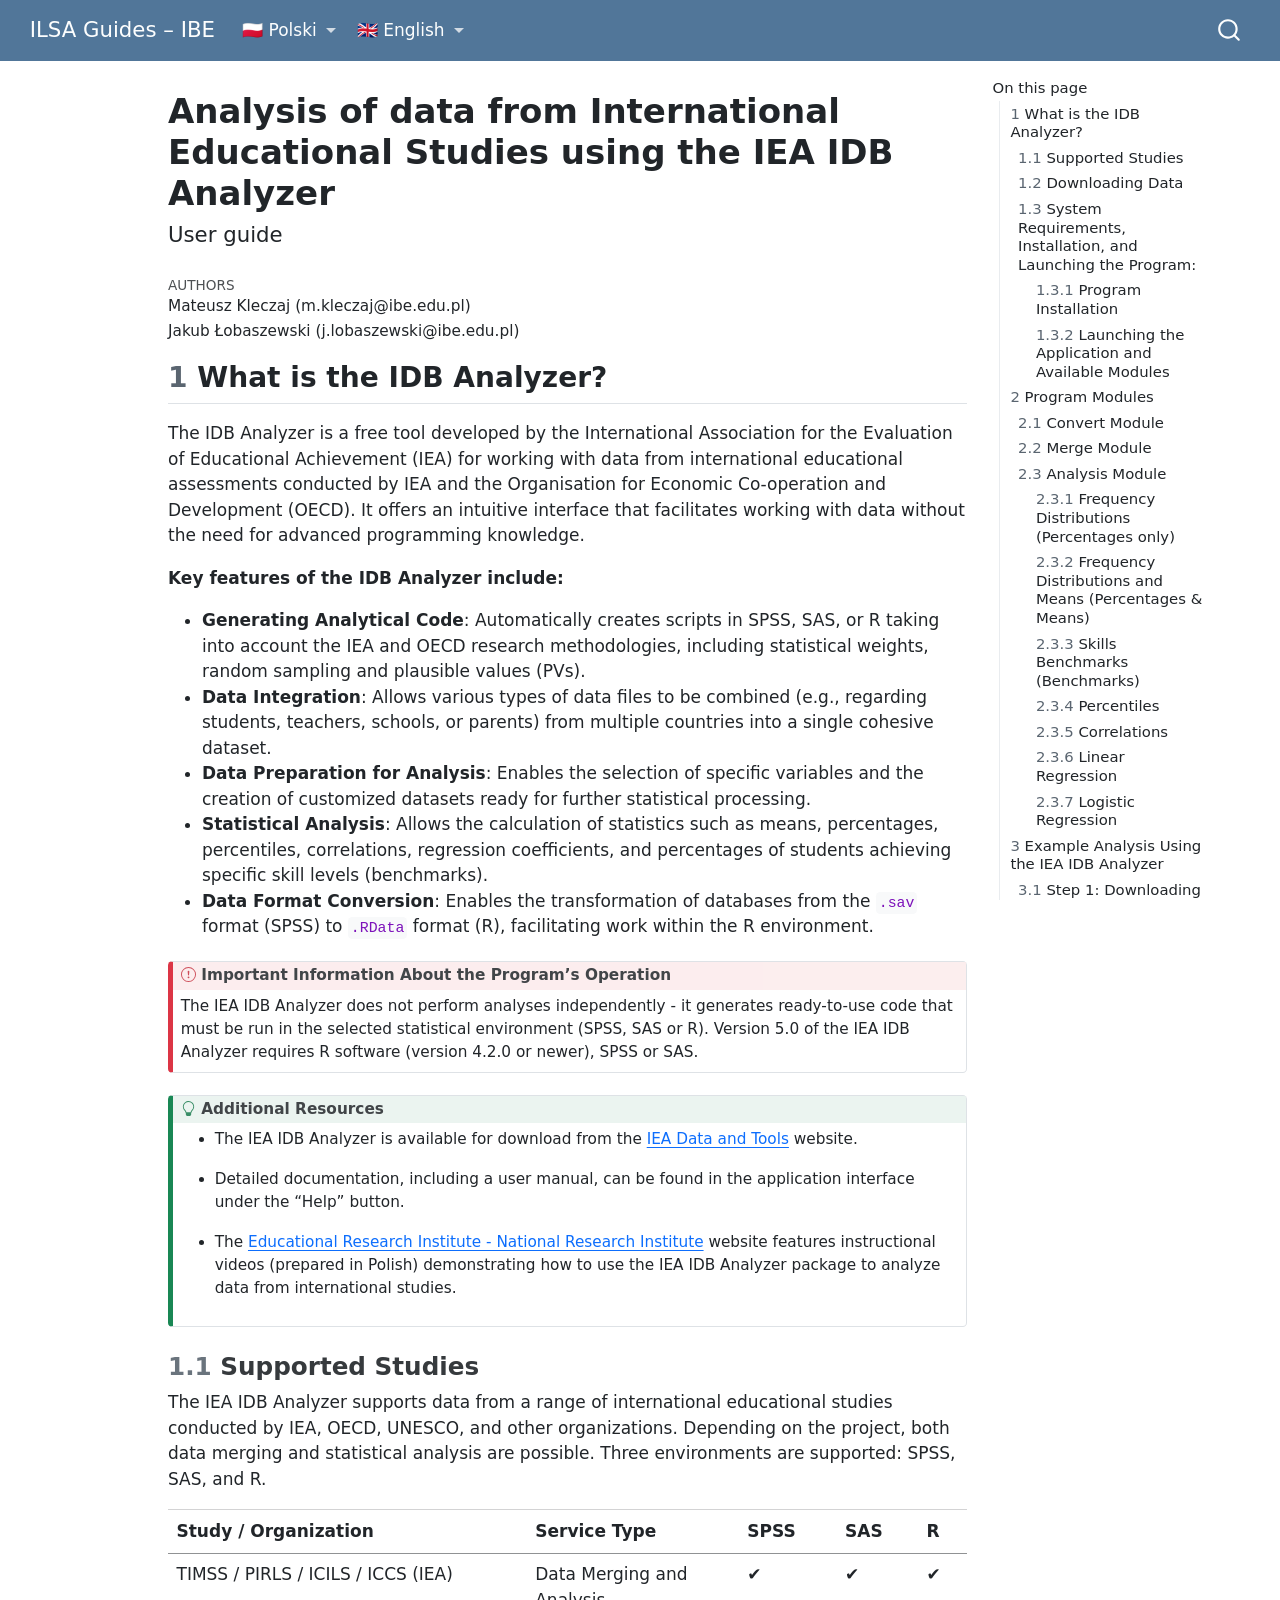
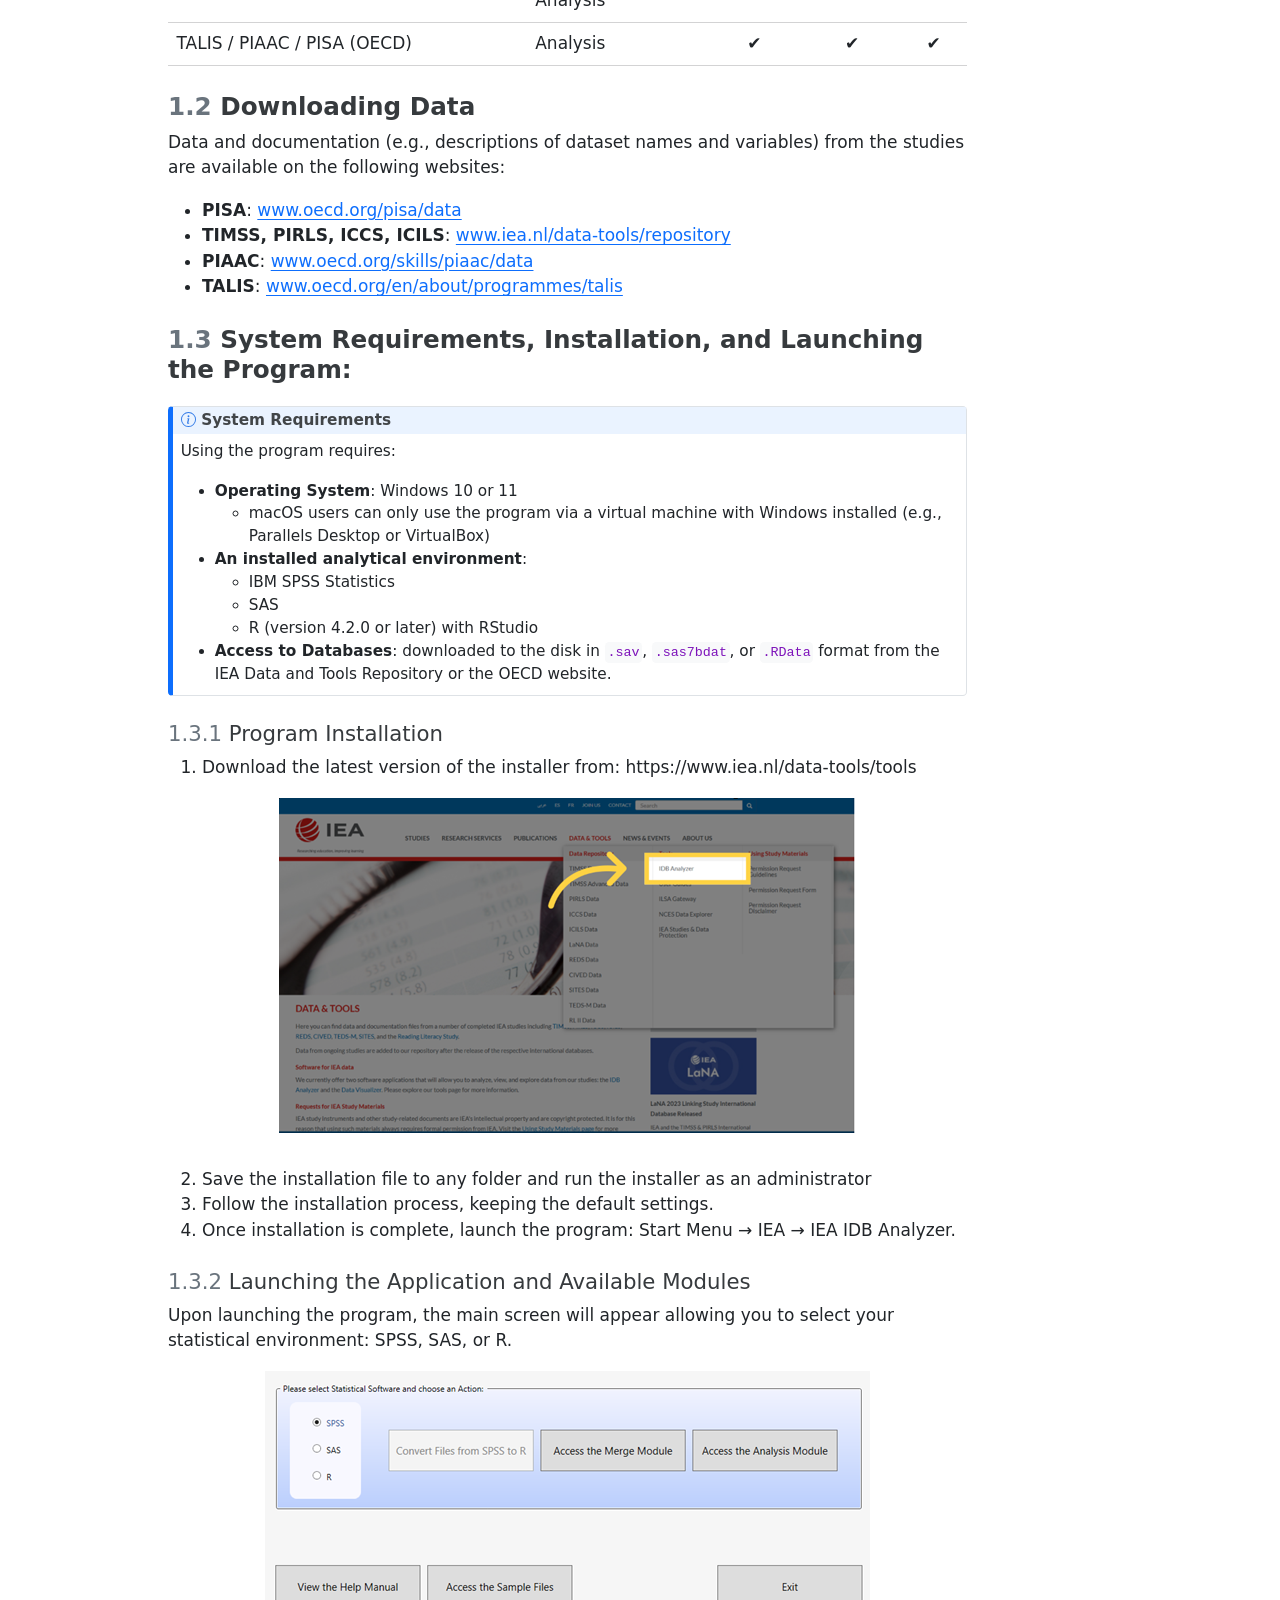
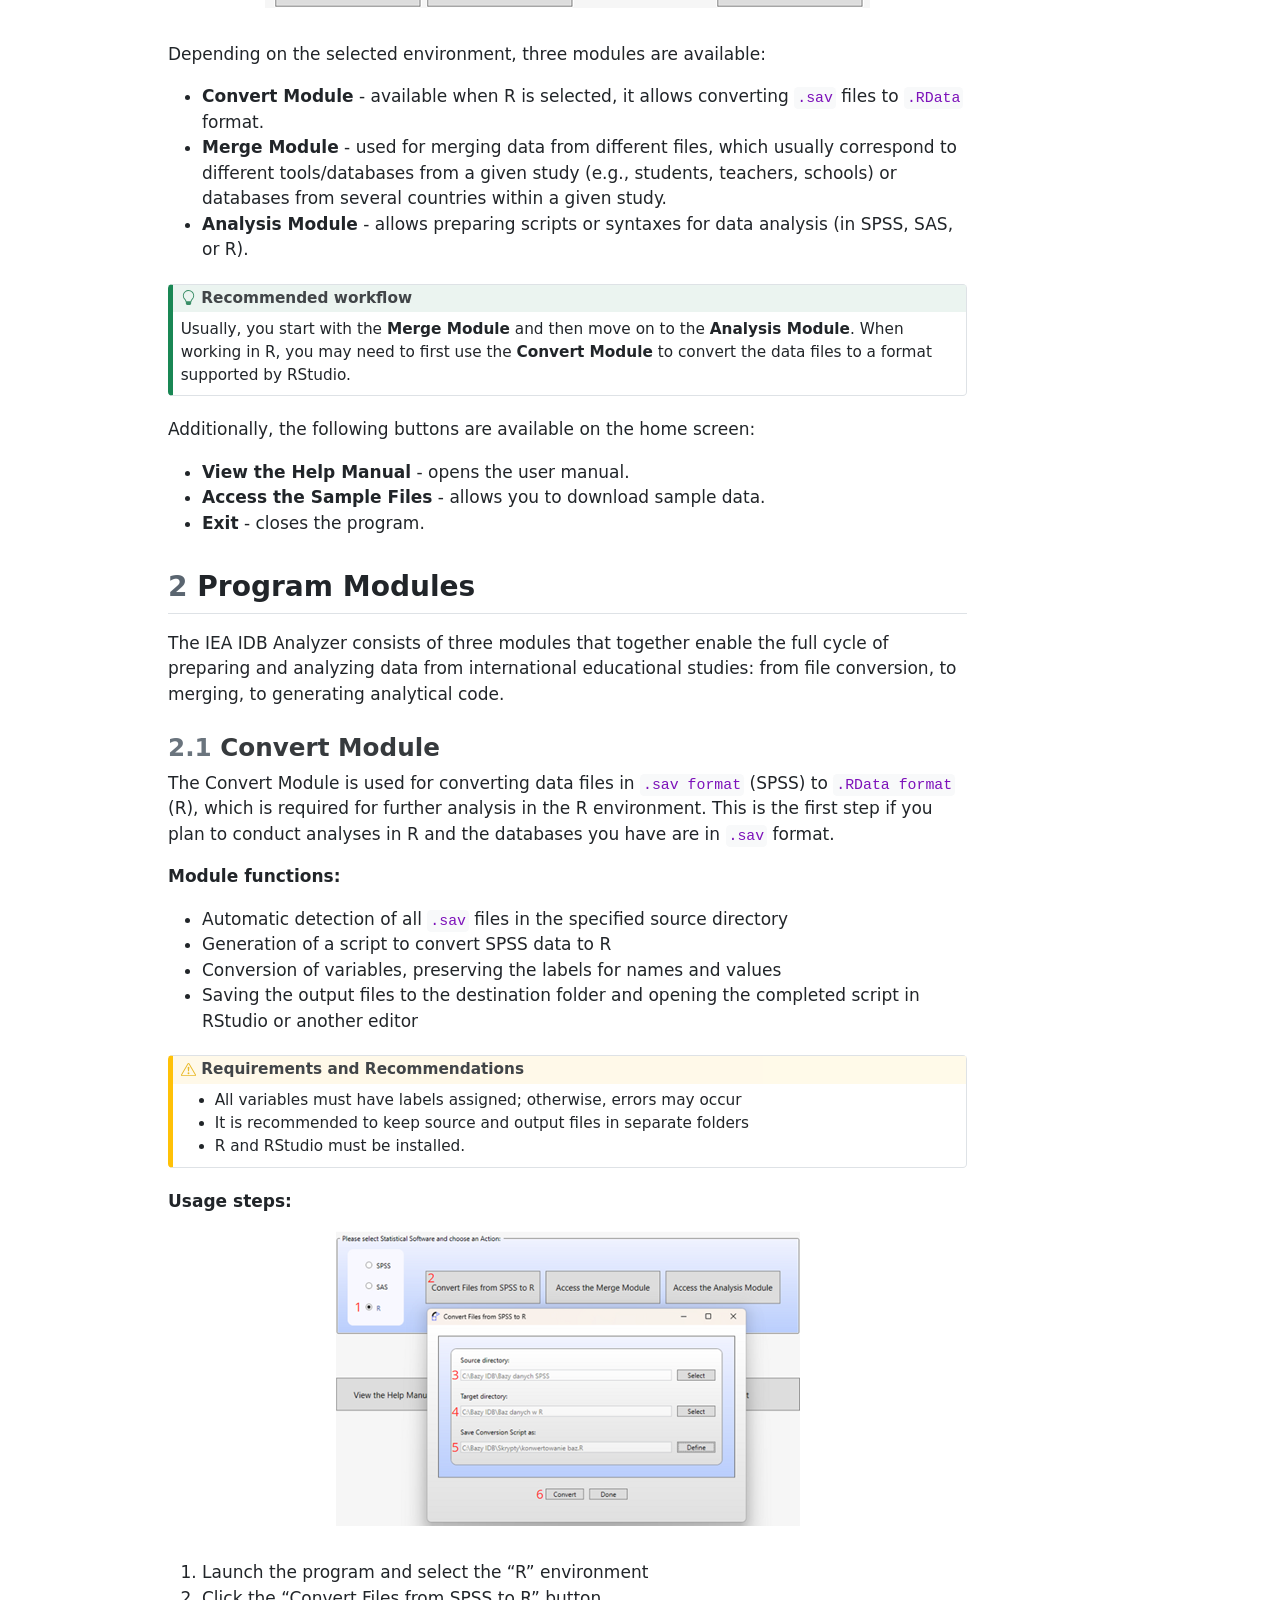
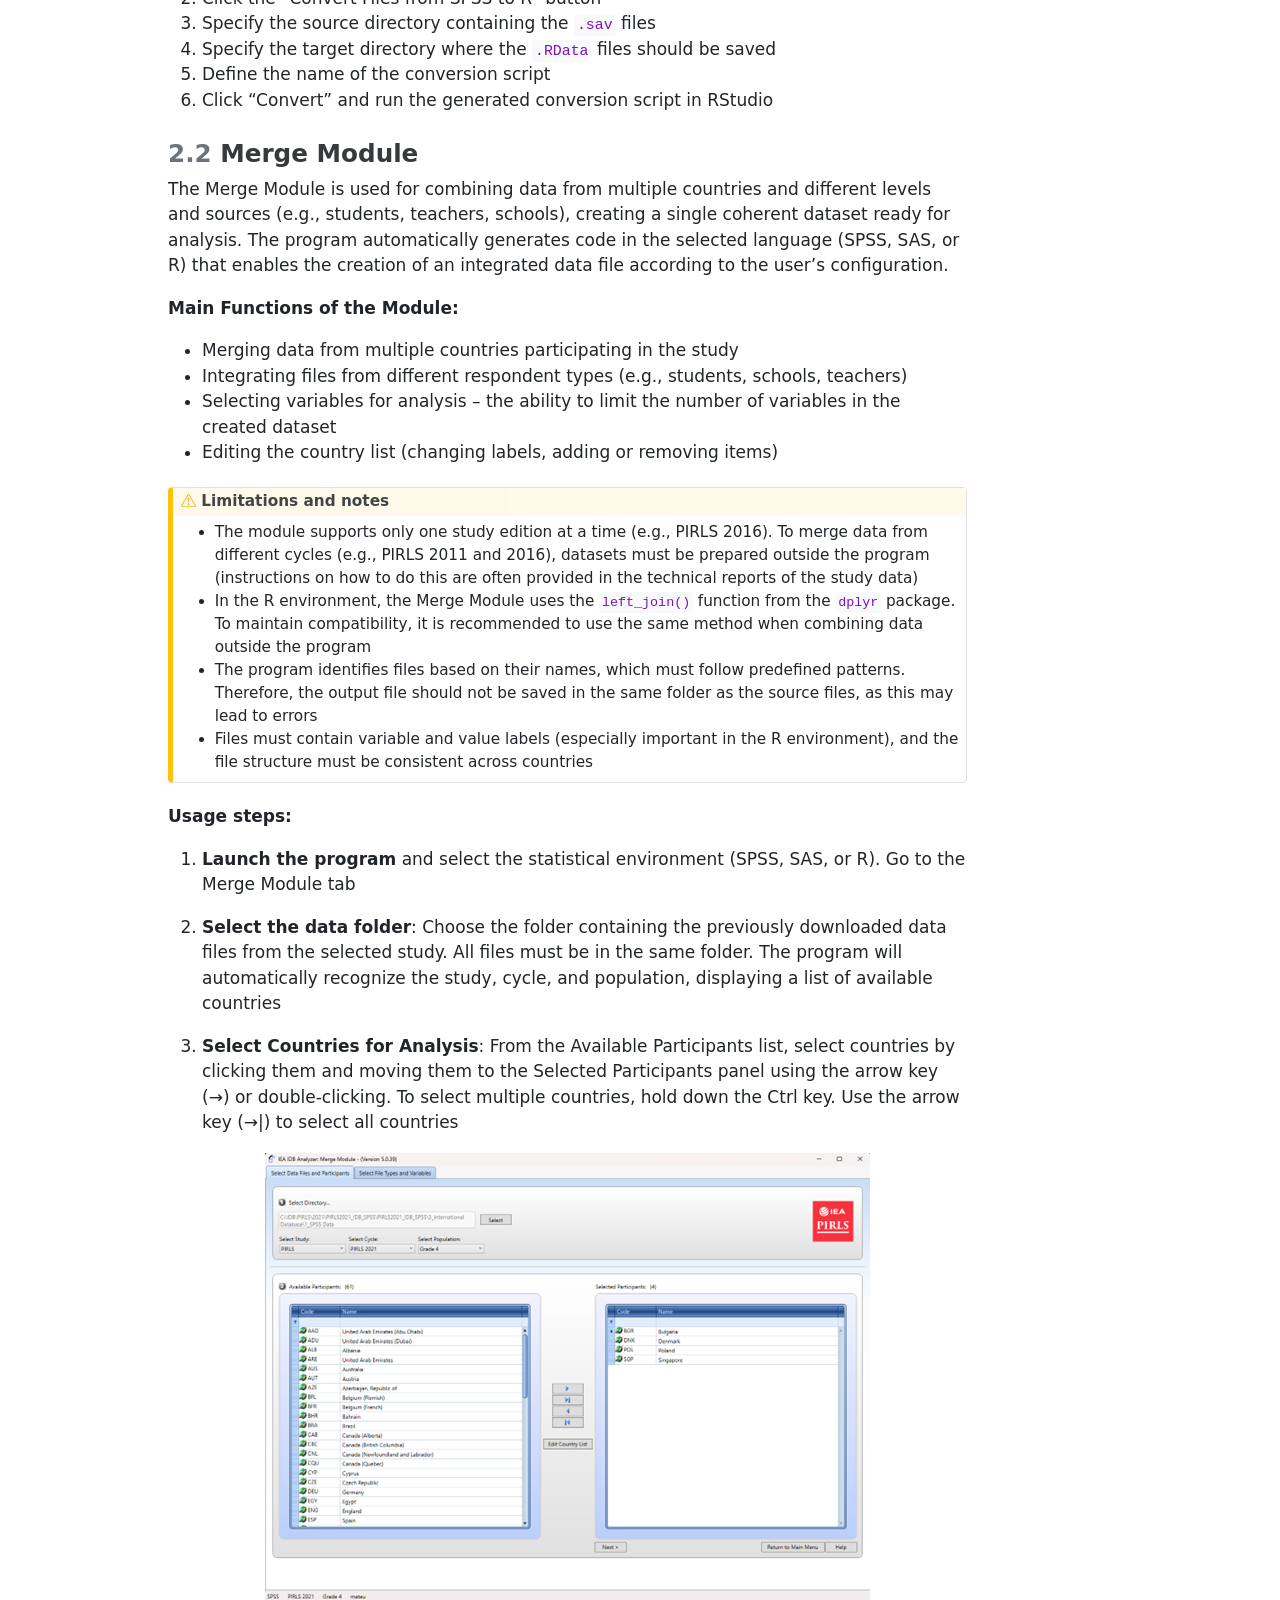
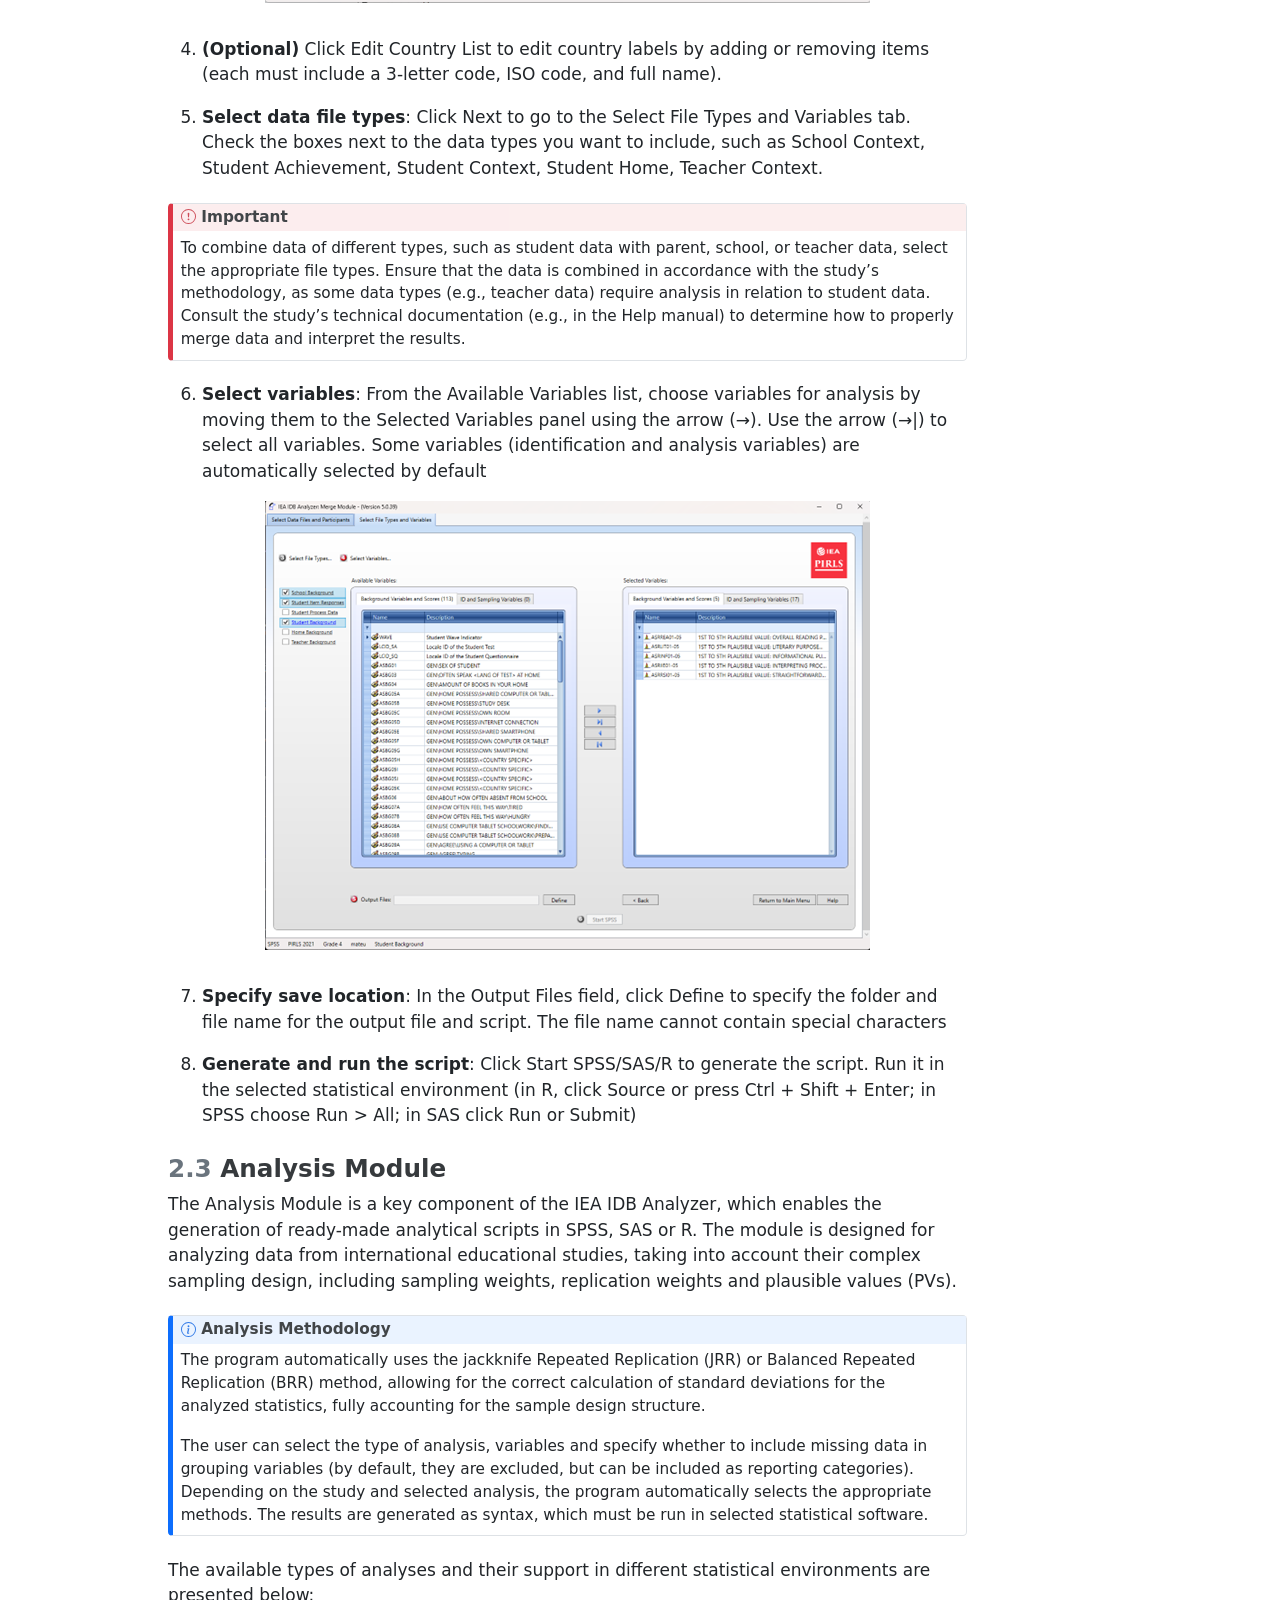
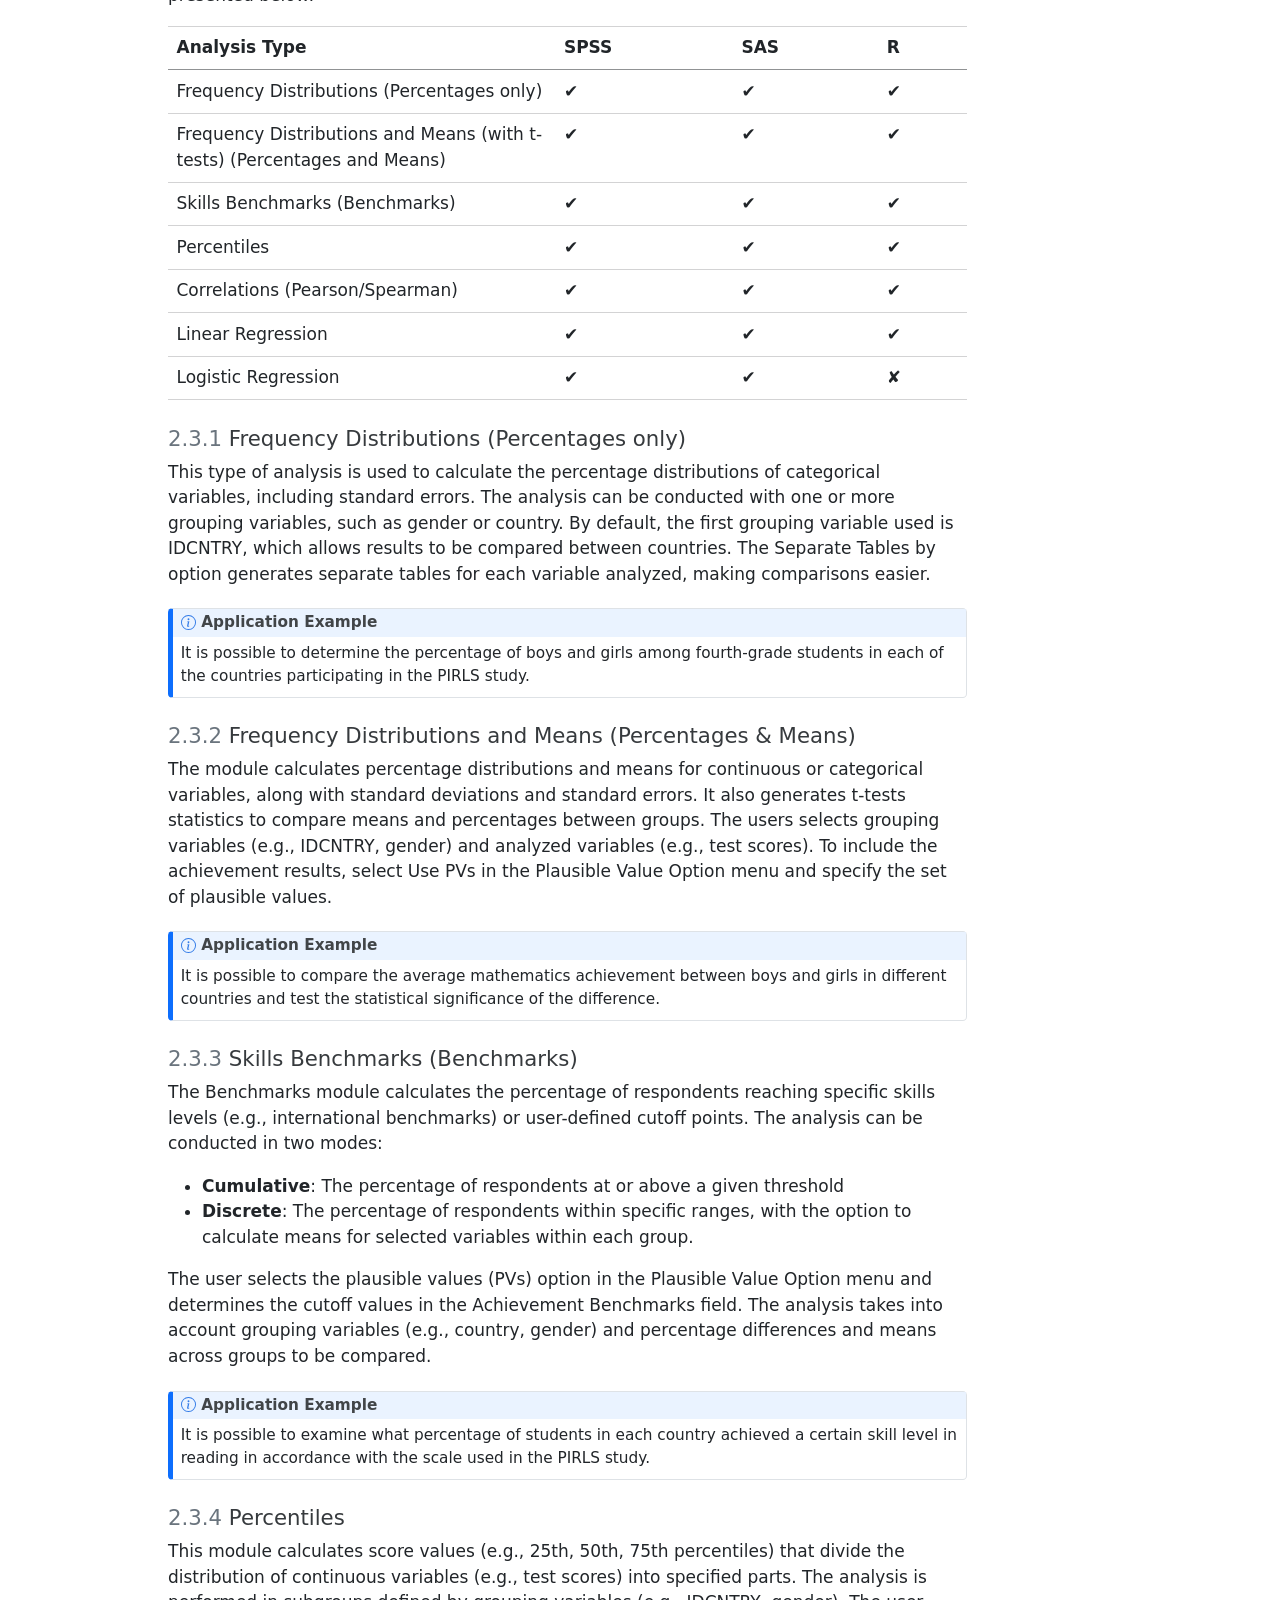
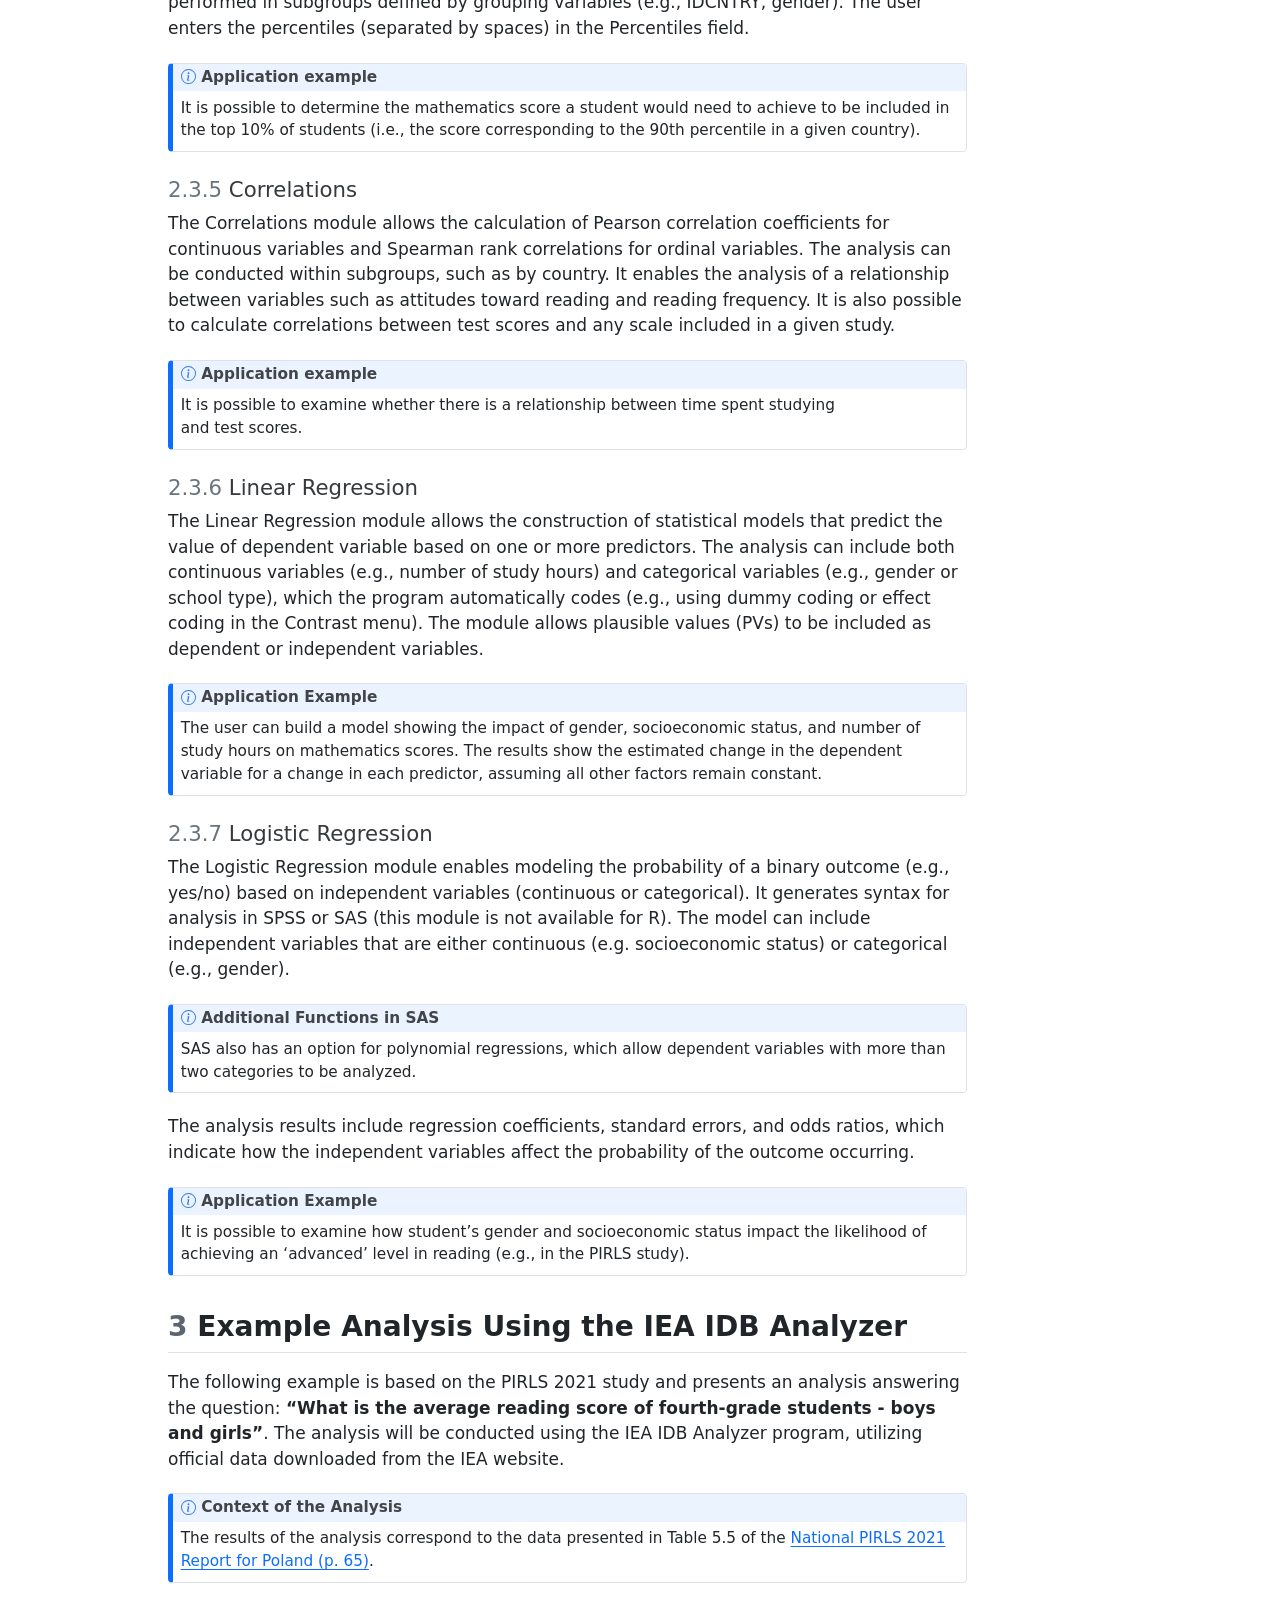
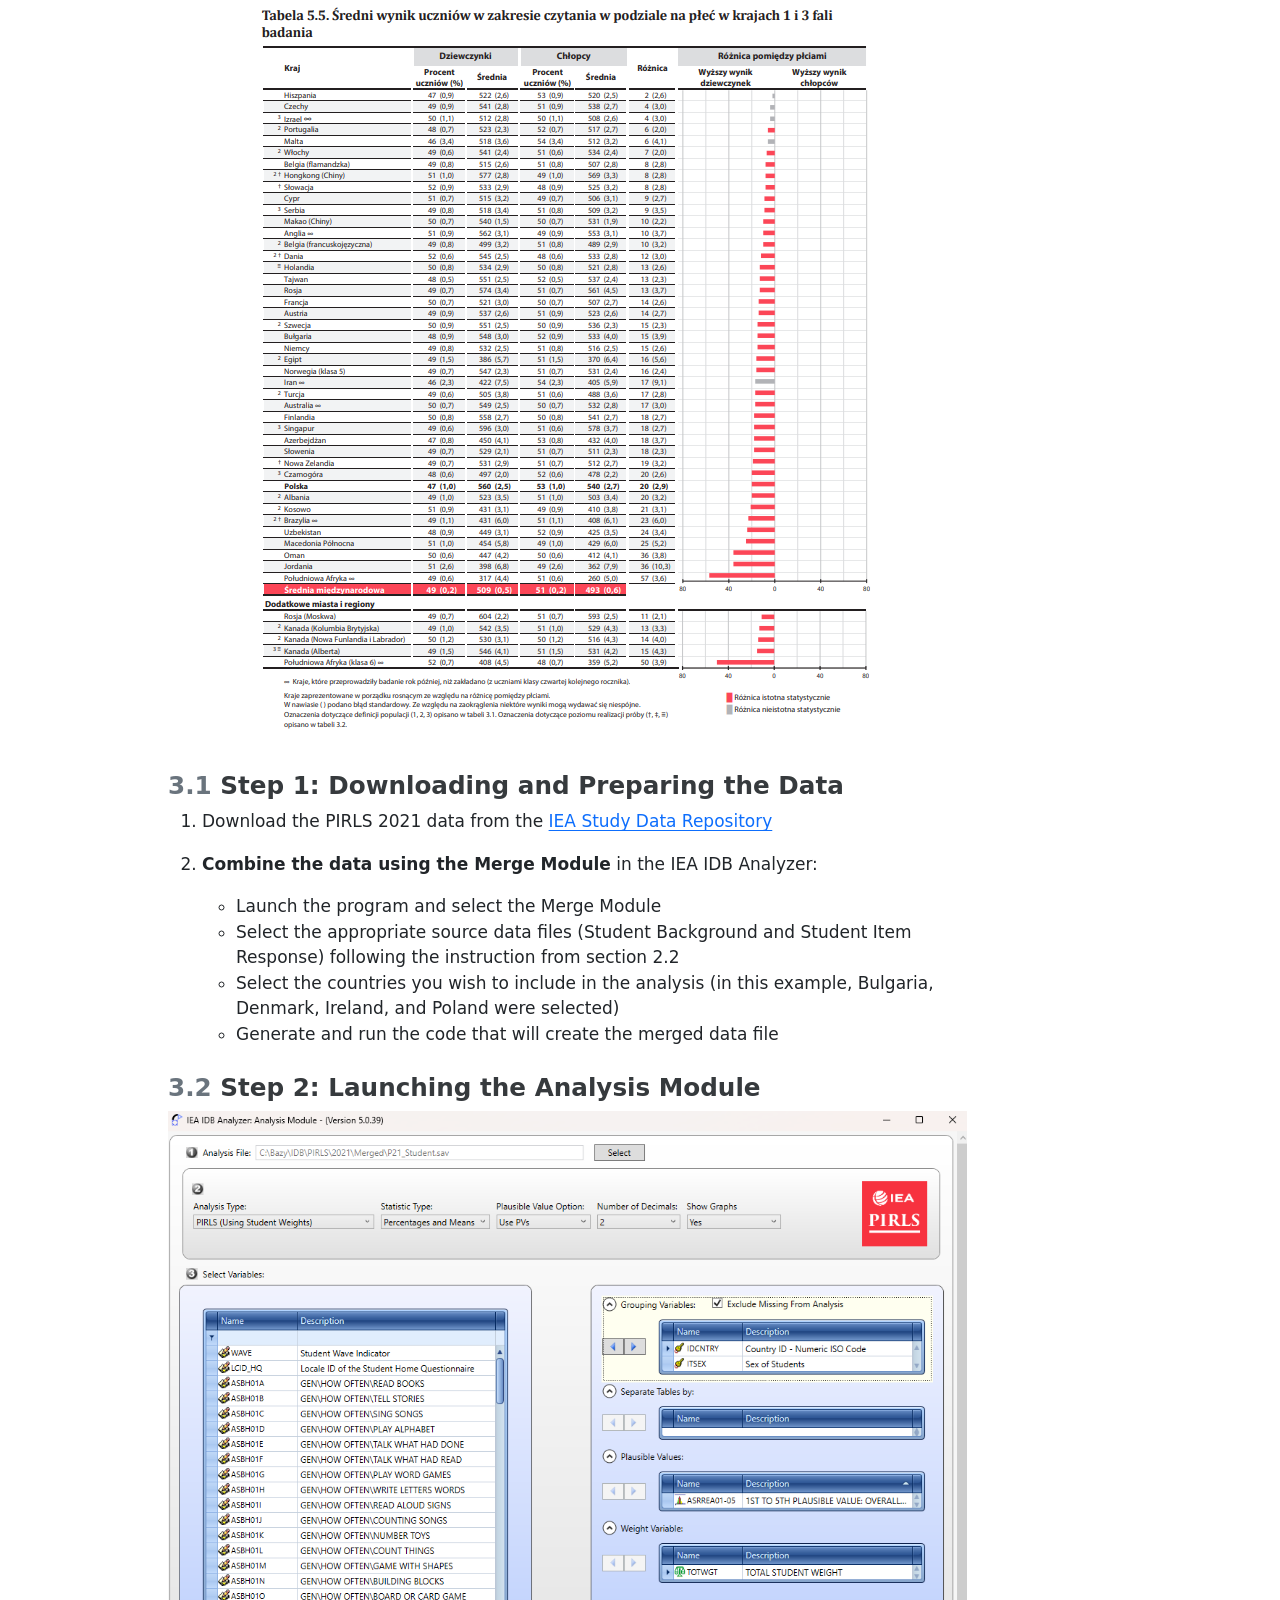
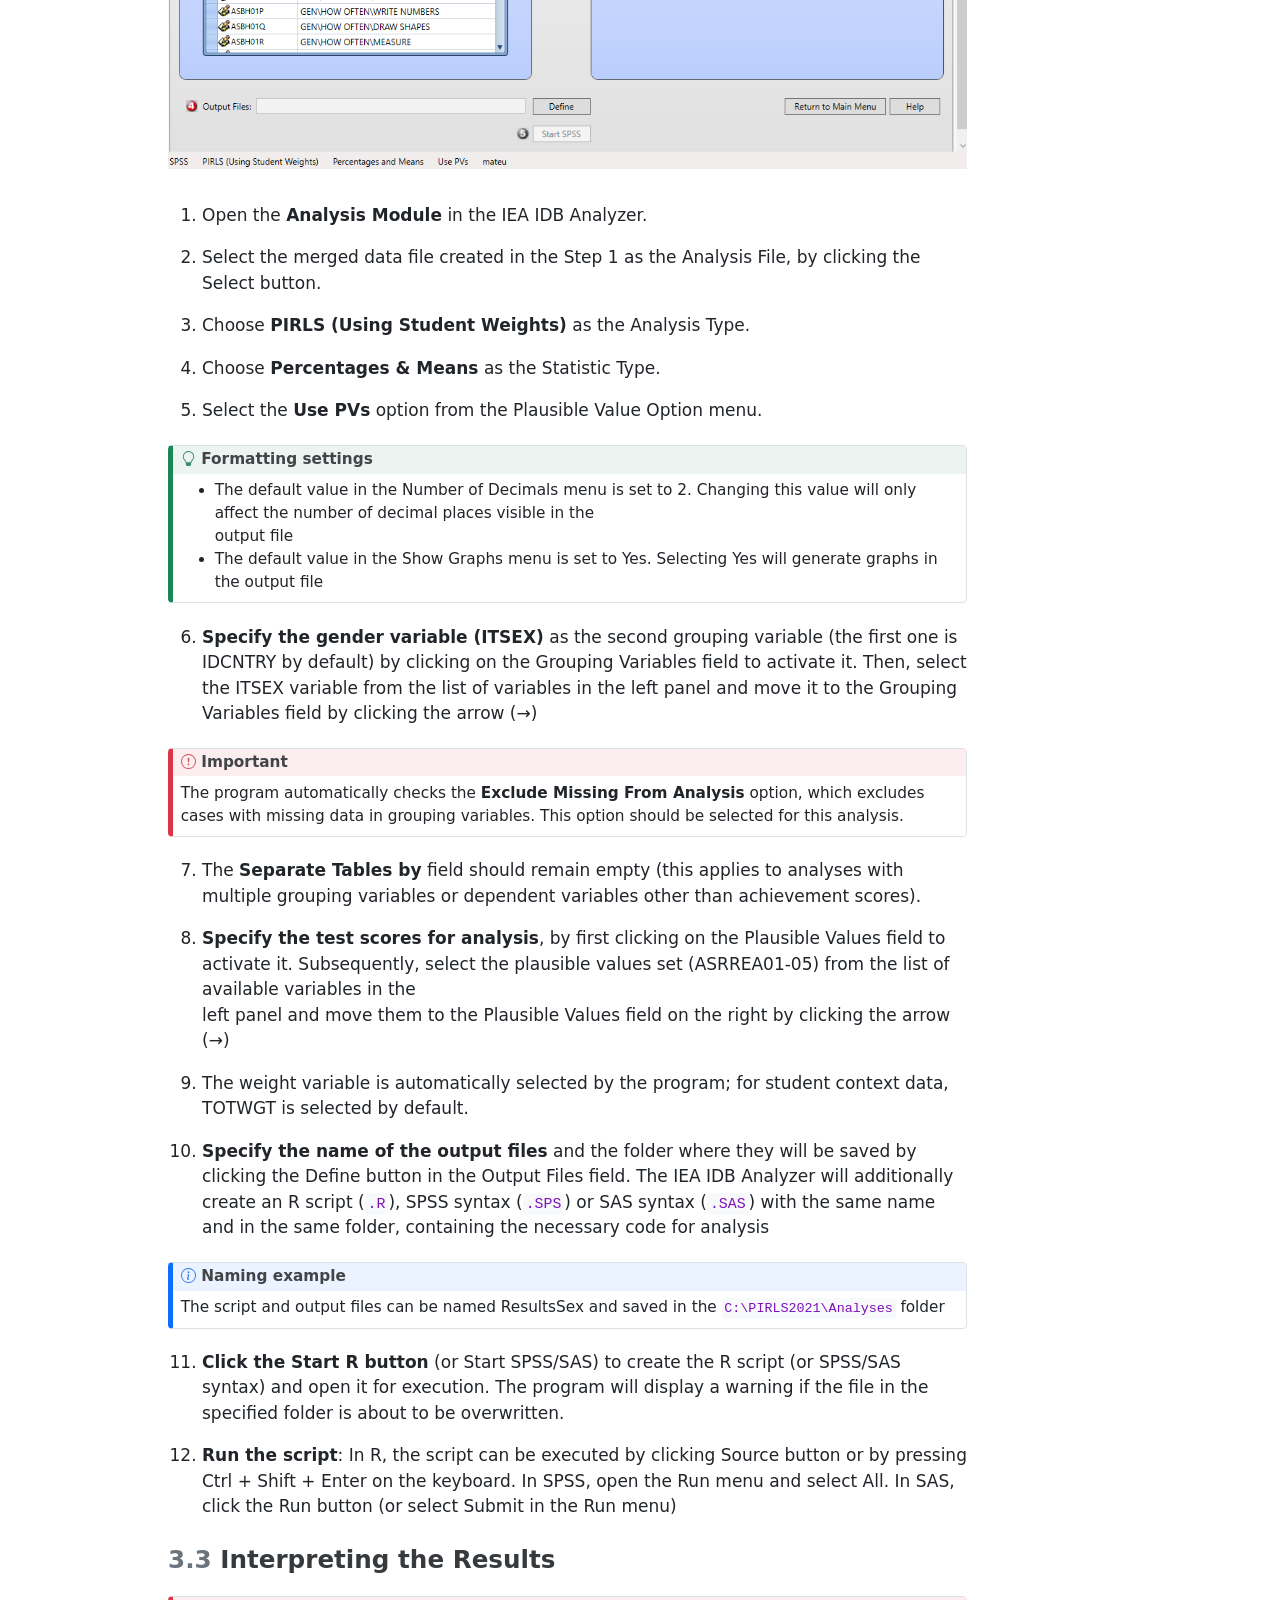
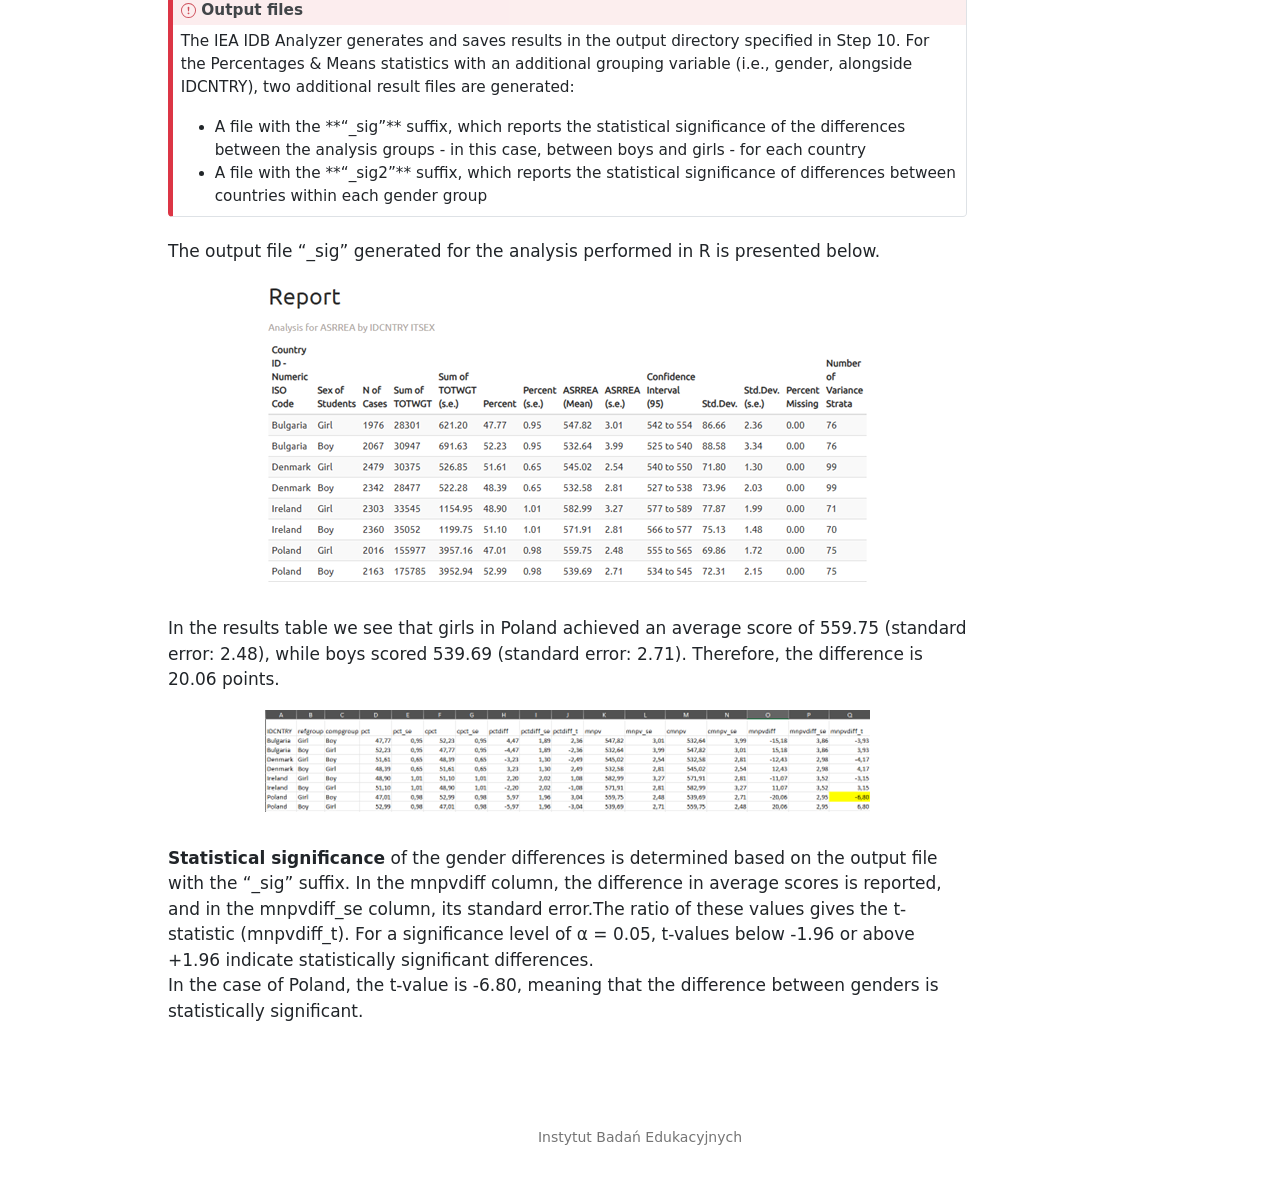
==== docs/en/idb.html @ 81eaf84c "add docs folder" ====
<!DOCTYPE html>
<html xmlns="http://www.w3.org/1999/xhtml" lang="en" xml:lang="en"><head>

<meta charset="utf-8">
<meta name="generator" content="quarto-1.7.31">

<meta name="viewport" content="width=device-width, initial-scale=1.0, user-scalable=yes">

<meta name="author" content="Mateusz Kleczaj (m.kleczaj@ibe.edu.pl)">
<meta name="author" content="Jakub Łobaszewski (j.lobaszewski@ibe.edu.pl)">

<title>Analysis of data from International Educational Studies using the IEA IDB Analyzer – ILSA Guides – IBE</title>
<style>
code{white-space: pre-wrap;}
span.smallcaps{font-variant: small-caps;}
div.columns{display: flex; gap: min(4vw, 1.5em);}
div.column{flex: auto; overflow-x: auto;}
div.hanging-indent{margin-left: 1.5em; text-indent: -1.5em;}
ul.task-list{list-style: none;}
ul.task-list li input[type="checkbox"] {
  width: 0.8em;
  margin: 0 0.8em 0.2em -1em; /* quarto-specific, see https://github.com/quarto-dev/quarto-cli/issues/4556 */ 
  vertical-align: middle;
}
</style>


<script src="../site_libs/quarto-nav/quarto-nav.js"></script>
<script src="../site_libs/quarto-nav/headroom.min.js"></script>
<script src="../site_libs/clipboard/clipboard.min.js"></script>
<script src="../site_libs/quarto-search/autocomplete.umd.js"></script>
<script src="../site_libs/quarto-search/fuse.min.js"></script>
<script src="../site_libs/quarto-search/quarto-search.js"></script>
<meta name="quarto:offset" content="../">
<script src="../site_libs/quarto-html/quarto.js" type="module"></script>
<script src="../site_libs/quarto-html/tabsets/tabsets.js" type="module"></script>
<script src="../site_libs/quarto-html/popper.min.js"></script>
<script src="../site_libs/quarto-html/tippy.umd.min.js"></script>
<script src="../site_libs/quarto-html/anchor.min.js"></script>
<link href="../site_libs/quarto-html/tippy.css" rel="stylesheet">
<link href="../site_libs/quarto-html/quarto-syntax-highlighting-e1a5c8363afafaef2c763b6775fbf3ca.css" rel="stylesheet" id="quarto-text-highlighting-styles">
<script src="../site_libs/bootstrap/bootstrap.min.js"></script>
<link href="../site_libs/bootstrap/bootstrap-icons.css" rel="stylesheet">
<link href="../site_libs/bootstrap/bootstrap-991b1886d3c685c7aa2b62b80640c7af.min.css" rel="stylesheet" append-hash="true" id="quarto-bootstrap" data-mode="light">
<script id="quarto-search-options" type="application/json">{
  "location": "navbar",
  "copy-button": false,
  "collapse-after": 3,
  "panel-placement": "end",
  "type": "overlay",
  "limit": 50,
  "keyboard-shortcut": [
    "f",
    "/",
    "s"
  ],
  "show-item-context": false,
  "language": {
    "search-no-results-text": "No results",
    "search-matching-documents-text": "matching documents",
    "search-copy-link-title": "Copy link to search",
    "search-hide-matches-text": "Hide additional matches",
    "search-more-match-text": "more match in this document",
    "search-more-matches-text": "more matches in this document",
    "search-clear-button-title": "Clear",
    "search-text-placeholder": "",
    "search-detached-cancel-button-title": "Cancel",
    "search-submit-button-title": "Submit",
    "search-label": "Search"
  }
}</script>


</head>

<body class="nav-fixed quarto-light">

<div id="quarto-search-results"></div>
  <header id="quarto-header" class="headroom fixed-top">
    <nav class="navbar navbar-expand-lg " data-bs-theme="dark">
      <div class="navbar-container container-fluid">
      <div class="navbar-brand-container mx-auto">
    <a class="navbar-brand" href="../index.html">
    <span class="navbar-title">ILSA Guides – IBE</span>
    </a>
  </div>
            <div id="quarto-search" class="" title="Search"></div>
          <button class="navbar-toggler" type="button" data-bs-toggle="collapse" data-bs-target="#navbarCollapse" aria-controls="navbarCollapse" role="menu" aria-expanded="false" aria-label="Toggle navigation" onclick="if (window.quartoToggleHeadroom) { window.quartoToggleHeadroom(); }">
  <span class="navbar-toggler-icon"></span>
</button>
          <div class="collapse navbar-collapse" id="navbarCollapse">
            <ul class="navbar-nav navbar-nav-scroll me-auto">
  <li class="nav-item dropdown ">
    <a class="nav-link dropdown-toggle" href="#" id="nav-menu-polski" role="link" data-bs-toggle="dropdown" aria-expanded="false">
 <span class="menu-text">🇵🇱 Polski</span>
    </a>
    <ul class="dropdown-menu" aria-labelledby="nav-menu-polski">    
        <li>
    <a class="dropdown-item" href="../pl/intsvy.html">
 <span class="dropdown-text">intsvy (R)</span></a>
  </li>  
        <li>
    <a class="dropdown-item" href="../pl/rrepest.html">
 <span class="dropdown-text">Rrepest (R)</span></a>
  </li>  
        <li>
    <a class="dropdown-item" href="../pl/repest.html">
 <span class="dropdown-text">repest (Stata)</span></a>
  </li>  
        <li>
    <a class="dropdown-item" href="../pl/idb.html">
 <span class="dropdown-text">IDB Analyzer</span></a>
  </li>  
    </ul>
  </li>
  <li class="nav-item dropdown ">
    <a class="nav-link dropdown-toggle" href="#" id="nav-menu-english" role="link" data-bs-toggle="dropdown" aria-expanded="false">
 <span class="menu-text">🇬🇧 English</span>
    </a>
    <ul class="dropdown-menu" aria-labelledby="nav-menu-english">    
        <li>
    <a class="dropdown-item" href="../en/intsvy.html">
 <span class="dropdown-text">intsvy (R)</span></a>
  </li>  
        <li>
    <a class="dropdown-item" href="../en/rrepest.html">
 <span class="dropdown-text">Rrepest (R)</span></a>
  </li>  
        <li>
    <a class="dropdown-item" href="../en/repest.html">
 <span class="dropdown-text">repest (Stata)</span></a>
  </li>  
        <li>
    <a class="dropdown-item" href="../en/idb.html">
 <span class="dropdown-text">IDB Analyzer</span></a>
  </li>  
    </ul>
  </li>
</ul>
          </div> <!-- /navcollapse -->
            <div class="quarto-navbar-tools">
</div>
      </div> <!-- /container-fluid -->
    </nav>
</header>
<!-- content -->
<div id="quarto-content" class="quarto-container page-columns page-rows-contents page-layout-article page-navbar">
<!-- sidebar -->
<!-- margin-sidebar -->
    <div id="quarto-margin-sidebar" class="sidebar margin-sidebar">
        <nav id="TOC" role="doc-toc" class="toc-active" data-toc-expanded="99">
    <h2 id="toc-title">On this page</h2>
   
  <ul>
  <li><a href="#what-is-the-idb-analyzer" id="toc-what-is-the-idb-analyzer" class="nav-link active" data-scroll-target="#what-is-the-idb-analyzer"><span class="header-section-number">1</span> What is the IDB Analyzer?</a>
  <ul>
  <li><a href="#supported-studies" id="toc-supported-studies" class="nav-link" data-scroll-target="#supported-studies"><span class="header-section-number">1.1</span> Supported Studies</a></li>
  <li><a href="#downloading-data" id="toc-downloading-data" class="nav-link" data-scroll-target="#downloading-data"><span class="header-section-number">1.2</span> Downloading Data</a></li>
  <li><a href="#system-requirements-installation-and-launching-the-program" id="toc-system-requirements-installation-and-launching-the-program" class="nav-link" data-scroll-target="#system-requirements-installation-and-launching-the-program"><span class="header-section-number">1.3</span> System Requirements, Installation, and Launching the Program:</a>
  <ul>
  <li><a href="#program-installation" id="toc-program-installation" class="nav-link" data-scroll-target="#program-installation"><span class="header-section-number">1.3.1</span> Program Installation</a></li>
  <li><a href="#launching-the-application-and-available-modules" id="toc-launching-the-application-and-available-modules" class="nav-link" data-scroll-target="#launching-the-application-and-available-modules"><span class="header-section-number">1.3.2</span> Launching the Application and Available Modules</a></li>
  </ul></li>
  </ul></li>
  <li><a href="#program-modules" id="toc-program-modules" class="nav-link" data-scroll-target="#program-modules"><span class="header-section-number">2</span> Program Modules</a>
  <ul>
  <li><a href="#convert-module" id="toc-convert-module" class="nav-link" data-scroll-target="#convert-module"><span class="header-section-number">2.1</span> Convert Module</a></li>
  <li><a href="#merge-module" id="toc-merge-module" class="nav-link" data-scroll-target="#merge-module"><span class="header-section-number">2.2</span> Merge Module</a></li>
  <li><a href="#analysis-module" id="toc-analysis-module" class="nav-link" data-scroll-target="#analysis-module"><span class="header-section-number">2.3</span> Analysis Module</a>
  <ul>
  <li><a href="#frequency-distributions-percentages-only" id="toc-frequency-distributions-percentages-only" class="nav-link" data-scroll-target="#frequency-distributions-percentages-only"><span class="header-section-number">2.3.1</span> Frequency Distributions (Percentages only)</a></li>
  <li><a href="#frequency-distributions-and-means-percentages-means" id="toc-frequency-distributions-and-means-percentages-means" class="nav-link" data-scroll-target="#frequency-distributions-and-means-percentages-means"><span class="header-section-number">2.3.2</span> Frequency Distributions and Means (Percentages &amp; Means)</a></li>
  <li><a href="#skills-benchmarks-benchmarks" id="toc-skills-benchmarks-benchmarks" class="nav-link" data-scroll-target="#skills-benchmarks-benchmarks"><span class="header-section-number">2.3.3</span> Skills Benchmarks (Benchmarks)</a></li>
  <li><a href="#percentiles" id="toc-percentiles" class="nav-link" data-scroll-target="#percentiles"><span class="header-section-number">2.3.4</span> Percentiles</a></li>
  <li><a href="#correlations" id="toc-correlations" class="nav-link" data-scroll-target="#correlations"><span class="header-section-number">2.3.5</span> Correlations</a></li>
  <li><a href="#linear-regression" id="toc-linear-regression" class="nav-link" data-scroll-target="#linear-regression"><span class="header-section-number">2.3.6</span> Linear Regression</a></li>
  <li><a href="#logistic-regression" id="toc-logistic-regression" class="nav-link" data-scroll-target="#logistic-regression"><span class="header-section-number">2.3.7</span> Logistic Regression</a></li>
  </ul></li>
  </ul></li>
  <li><a href="#example-analysis-using-the-iea-idb-analyzer" id="toc-example-analysis-using-the-iea-idb-analyzer" class="nav-link" data-scroll-target="#example-analysis-using-the-iea-idb-analyzer"><span class="header-section-number">3</span> Example Analysis Using the IEA IDB Analyzer</a>
  <ul>
  <li><a href="#step-1-downloading-and-preparing-the-data" id="toc-step-1-downloading-and-preparing-the-data" class="nav-link" data-scroll-target="#step-1-downloading-and-preparing-the-data"><span class="header-section-number">3.1</span> Step 1: Downloading and Preparing the Data</a></li>
  <li><a href="#step-2-launching-the-analysis-module" id="toc-step-2-launching-the-analysis-module" class="nav-link" data-scroll-target="#step-2-launching-the-analysis-module"><span class="header-section-number">3.2</span> Step 2: Launching the Analysis Module</a></li>
  <li><a href="#interpreting-the-results" id="toc-interpreting-the-results" class="nav-link" data-scroll-target="#interpreting-the-results"><span class="header-section-number">3.3</span> Interpreting the Results</a></li>
  </ul></li>
  </ul>
<div class="quarto-alternate-formats"><h2>Other Formats</h2><ul><li><a href="idb.docx"><i class="bi bi-file-word"></i>MS Word</a></li><li><a href="idb.pdf"><i class="bi bi-file-pdf"></i>PDF</a></li></ul></div></nav>
    </div>
<!-- main -->
<main class="content" id="quarto-document-content">

<header id="title-block-header" class="quarto-title-block default">
<div class="quarto-title">
<h1 class="title">Analysis of data from International Educational Studies using the IEA IDB Analyzer</h1>
<p class="subtitle lead">User guide</p>
</div>



<div class="quarto-title-meta">

    <div>
    <div class="quarto-title-meta-heading">Authors</div>
    <div class="quarto-title-meta-contents">
             <p>Mateusz Kleczaj (m.kleczaj@ibe.edu.pl) </p>
             <p>Jakub Łobaszewski (j.lobaszewski@ibe.edu.pl) </p>
          </div>
  </div>
    
  
    
  </div>
  


</header>


<section id="what-is-the-idb-analyzer" class="level2" data-number="1">
<h2 data-number="1" class="anchored" data-anchor-id="what-is-the-idb-analyzer"><span class="header-section-number">1</span> What is the IDB Analyzer?</h2>
<p>The IDB Analyzer is a free tool developed by the International Association for the Evaluation of Educational Achievement (IEA) for working with data from international educational assessments conducted by IEA and the Organisation for Economic Co-operation and Development (OECD). It offers an intuitive interface that facilitates working with data without the need for advanced programming knowledge.</p>
<p><strong>Key features of the IDB Analyzer include:</strong></p>
<ul>
<li><strong>Generating Analytical Code</strong>: Automatically creates scripts in SPSS, SAS, or R taking into account the IEA and OECD research methodologies, including statistical weights, random sampling and plausible values (PVs).</li>
<li><strong>Data Integration</strong>: Allows various types of data files to be combined (e.g., regarding students, teachers, schools, or parents) from multiple countries into a single cohesive dataset.</li>
<li><strong>Data Preparation for Analysis</strong>: Enables the selection of specific variables and the creation of customized datasets ready for further statistical processing.</li>
<li><strong>Statistical Analysis</strong>: Allows the calculation of statistics such as means, percentages, percentiles, correlations, regression coefficients, and percentages of students achieving specific skill levels (benchmarks).</li>
<li><strong>Data Format Conversion</strong>: Enables the transformation of databases from the <code>.sav</code> format (SPSS) to <code>.RData</code> format (R), facilitating work within the R environment.</li>
</ul>
<div class="callout callout-style-default callout-important callout-titled">
<div class="callout-header d-flex align-content-center">
<div class="callout-icon-container">
<i class="callout-icon"></i>
</div>
<div class="callout-title-container flex-fill">
Important Information About the Program’s Operation
</div>
</div>
<div class="callout-body-container callout-body">
<p>The IEA IDB Analyzer does not perform analyses independently - it generates ready-to-use code that must be run in the selected statistical environment (SPSS, SAS or R). Version 5.0 of the IEA IDB Analyzer requires R software (version 4.2.0 or newer), SPSS or SAS.</p>
</div>
</div>
<div class="callout callout-style-default callout-tip callout-titled">
<div class="callout-header d-flex align-content-center">
<div class="callout-icon-container">
<i class="callout-icon"></i>
</div>
<div class="callout-title-container flex-fill">
Additional Resources
</div>
</div>
<div class="callout-body-container callout-body">
<ul>
<li><p>The IEA IDB Analyzer is available for download from the <a href="https://www.iea.nl/data-tools/tools">IEA Data and Tools</a> website.</p></li>
<li><p>Detailed documentation, including a user manual, can be found in the application interface under the “Help” button.</p></li>
<li><p>The <a href="https://ibe.edu.pl/pl/miedzynarodowe-badania-edukacyjne-zasoby/filmy-instruktazowe">Educational Research Institute - National Research Institute</a> website features instructional videos (prepared in Polish) demonstrating how to use the IEA IDB Analyzer package to analyze data from international studies.</p></li>
</ul>
</div>
</div>
<section id="supported-studies" class="level3" data-number="1.1">
<h3 data-number="1.1" class="anchored" data-anchor-id="supported-studies"><span class="header-section-number">1.1</span> Supported Studies</h3>
<p>The IEA IDB Analyzer supports data from a range of international educational studies conducted by IEA, OECD, UNESCO, and other organizations. Depending on the project, both data merging and statistical analysis are possible. Three environments are supported: SPSS, SAS, and R.</p>
<table class="caption-top table">
<colgroup>
<col style="width: 44%">
<col style="width: 26%">
<col style="width: 12%">
<col style="width: 10%">
<col style="width: 6%">
</colgroup>
<thead>
<tr class="header">
<th>Study / Organization</th>
<th>Service Type</th>
<th>SPSS</th>
<th>SAS</th>
<th>R</th>
</tr>
</thead>
<tbody>
<tr class="odd">
<td>TIMSS / PIRLS / ICILS / ICCS (IEA)</td>
<td>Data Merging and Analysis</td>
<td>✔</td>
<td>✔</td>
<td>✔</td>
</tr>
<tr class="even">
<td>TALIS / PIAAC / PISA (OECD)</td>
<td>Analysis</td>
<td>✔</td>
<td>✔</td>
<td>✔</td>
</tr>
</tbody>
</table>
</section>
<section id="downloading-data" class="level3" data-number="1.2">
<h3 data-number="1.2" class="anchored" data-anchor-id="downloading-data"><span class="header-section-number">1.2</span> Downloading Data</h3>
<p>Data and documentation (e.g., descriptions of dataset names and variables) from the studies are available on the following websites:</p>
<ul>
<li><strong>PISA</strong>: <a href="https://www.oecd.org/pisa/data">www.oecd.org/pisa/data</a></li>
<li><strong>TIMSS, PIRLS, ICCS, ICILS</strong>: <a href="https://www.iea.nl/data-tools/repository">www.iea.nl/data-tools/repository</a></li>
<li><strong>PIAAC</strong>: <a href="https://www.oecd.org/skills/piaac/data">www.oecd.org/skills/piaac/data</a></li>
<li><strong>TALIS</strong>: <a href="https://www.oecd.org/en/about/programmes/talis.html#data">www.oecd.org/en/about/programmes/talis</a></li>
</ul>
</section>
<section id="system-requirements-installation-and-launching-the-program" class="level3" data-number="1.3">
<h3 data-number="1.3" class="anchored" data-anchor-id="system-requirements-installation-and-launching-the-program"><span class="header-section-number">1.3</span> System Requirements, Installation, and Launching the Program:</h3>
<div class="callout callout-style-default callout-note callout-titled">
<div class="callout-header d-flex align-content-center">
<div class="callout-icon-container">
<i class="callout-icon"></i>
</div>
<div class="callout-title-container flex-fill">
System Requirements
</div>
</div>
<div class="callout-body-container callout-body">
<p>Using the program requires:</p>
<ul>
<li><strong>Operating System</strong>: Windows 10 or 11
<ul>
<li>macOS users can only use the program via a virtual machine with Windows installed (e.g., Parallels Desktop or VirtualBox)</li>
</ul></li>
<li><strong>An installed analytical environment</strong>:
<ul>
<li>IBM SPSS Statistics</li>
<li>SAS</li>
<li>R (version 4.2.0 or later) with RStudio</li>
</ul></li>
<li><strong>Access to Databases</strong>: downloaded to the disk in <code>.sav</code>, <code>.sas7bdat</code>, or <code>.RData</code> format from the IEA Data and Tools Repository or the OECD website.</li>
</ul>
</div>
</div>
<section id="program-installation" class="level4" data-number="1.3.1">
<h4 data-number="1.3.1" class="anchored" data-anchor-id="program-installation"><span class="header-section-number">1.3.1</span> Program Installation</h4>
<ol type="1">
<li>Download the latest version of the installer from: https://www.iea.nl/data-tools/tools</li>
</ol>
<div class="quarto-figure quarto-figure-center">
<figure class="figure">
<p><img src="img/Obraz1.png" class="img-fluid quarto-figure quarto-figure-center figure-img"></p>
</figure>
</div>
<ol start="2" type="1">
<li>Save the installation file to any folder and run the installer as an administrator</li>
<li>Follow the installation process, keeping the default settings.</li>
<li>Once installation is complete, launch the program: Start Menu → IEA → IEA IDB Analyzer.</li>
</ol>
</section>
<section id="launching-the-application-and-available-modules" class="level4" data-number="1.3.2">
<h4 data-number="1.3.2" class="anchored" data-anchor-id="launching-the-application-and-available-modules"><span class="header-section-number">1.3.2</span> Launching the Application and Available Modules</h4>
<p>Upon launching the program, the main screen will appear allowing you to select your statistical environment: SPSS, SAS, or R.</p>
<div class="quarto-figure quarto-figure-center">
<figure class="figure">
<p><img src="img/Obraz2.png" class="img-fluid quarto-figure quarto-figure-center figure-img"></p>
</figure>
</div>
<p>Depending on the selected environment, three modules are available:</p>
<ul>
<li><strong>Convert Module</strong> - available when R is selected, it allows converting <code>.sav</code> files to <code>.RData</code> format.</li>
<li><strong>Merge Module</strong> - used for merging data from different files, which usually correspond to different tools/databases from a given study (e.g., students, teachers, schools) or databases from several countries within a given study.</li>
<li><strong>Analysis Module</strong> - allows preparing scripts or syntaxes for data analysis (in SPSS, SAS, or R).</li>
</ul>
<div class="callout callout-style-default callout-tip callout-titled">
<div class="callout-header d-flex align-content-center">
<div class="callout-icon-container">
<i class="callout-icon"></i>
</div>
<div class="callout-title-container flex-fill">
Recommended workflow
</div>
</div>
<div class="callout-body-container callout-body">
<p>Usually, you start with the <strong>Merge Module</strong> and then move on to the <strong>Analysis Module</strong>. When working in R, you may need to first use the <strong>Convert Module</strong> to convert the data files to a format supported by RStudio.</p>
</div>
</div>
<p>Additionally, the following buttons are available on the home screen:</p>
<ul>
<li><strong>View the Help Manual</strong> - opens the user manual.</li>
<li><strong>Access the Sample Files</strong> - allows you to download sample data.</li>
<li><strong>Exit</strong> - closes the program.</li>
</ul>
</section>
</section>
</section>
<section id="program-modules" class="level2" data-number="2">
<h2 data-number="2" class="anchored" data-anchor-id="program-modules"><span class="header-section-number">2</span> Program Modules</h2>
<p>The IEA IDB Analyzer consists of three modules that together enable the full cycle of preparing and analyzing data from international educational studies: from file conversion, to merging, to generating analytical code.</p>
<section id="convert-module" class="level3" data-number="2.1">
<h3 data-number="2.1" class="anchored" data-anchor-id="convert-module"><span class="header-section-number">2.1</span> Convert Module</h3>
<p>The Convert Module is used for converting data files in <code>.sav format</code> (SPSS) to <code>.RData format</code> (R), which is required for further analysis in the R environment. This is the first step if you plan to conduct analyses in R and the databases you have are in <code>.sav</code> format.</p>
<p><strong>Module functions:</strong></p>
<ul>
<li>Automatic detection of all <code>.sav</code> files in the specified source directory</li>
<li>Generation of a script to convert SPSS data to R</li>
<li>Conversion of variables, preserving the labels for names and values</li>
<li>Saving the output files to the destination folder and opening the completed script in RStudio or another editor</li>
</ul>
<div class="callout callout-style-default callout-warning callout-titled">
<div class="callout-header d-flex align-content-center">
<div class="callout-icon-container">
<i class="callout-icon"></i>
</div>
<div class="callout-title-container flex-fill">
Requirements and Recommendations
</div>
</div>
<div class="callout-body-container callout-body">
<ul>
<li>All variables must have labels assigned; otherwise, errors may occur</li>
<li>It is recommended to keep source and output files in separate folders</li>
<li>R and RStudio must be installed.</li>
</ul>
</div>
</div>
<p><strong>Usage steps:</strong></p>
<div class="quarto-figure quarto-figure-center">
<figure class="figure">
<p><img src="img/Obraz3.png" class="img-fluid quarto-figure quarto-figure-center figure-img"></p>
</figure>
</div>
<ol type="1">
<li>Launch the program and select the “R” environment</li>
<li>Click the “Convert Files from SPSS to R” button</li>
<li>Specify the source directory containing the <code>.sav</code> files</li>
<li>Specify the target directory where the <code>.RData</code> files should be saved</li>
<li>Define the name of the conversion script</li>
<li>Click “Convert” and run the generated conversion script in RStudio</li>
</ol>
</section>
<section id="merge-module" class="level3" data-number="2.2">
<h3 data-number="2.2" class="anchored" data-anchor-id="merge-module"><span class="header-section-number">2.2</span> Merge Module</h3>
<p>The Merge Module is used for combining data from multiple countries and different levels and sources (e.g., students, teachers, schools), creating a single coherent dataset ready for analysis. The program automatically generates code in the selected language (SPSS, SAS, or R) that enables the creation of an integrated data file according to the user’s configuration.</p>
<p><strong>Main Functions of the Module:</strong></p>
<ul>
<li>Merging data from multiple countries participating in the study</li>
<li>Integrating files from different respondent types (e.g., students, schools, teachers)</li>
<li>Selecting variables for analysis – the ability to limit the number of variables in the created dataset</li>
<li>Editing the country list (changing labels, adding or removing items)</li>
</ul>
<div class="callout callout-style-default callout-warning callout-titled">
<div class="callout-header d-flex align-content-center">
<div class="callout-icon-container">
<i class="callout-icon"></i>
</div>
<div class="callout-title-container flex-fill">
Limitations and notes
</div>
</div>
<div class="callout-body-container callout-body">
<ul>
<li>The module supports only one study edition at a time (e.g., PIRLS 2016). To merge data from different cycles (e.g., PIRLS 2011 and 2016), datasets must be prepared outside the program (instructions on how to do this are often provided in the technical reports of the study data)</li>
<li>In the R environment, the Merge Module uses the <code>left_join()</code> function from the <code>dplyr</code> package. To maintain compatibility, it is recommended to use the same method when combining data outside the program</li>
<li>The program identifies files based on their names, which must follow predefined patterns. Therefore, the output file should not be saved in the same folder as the source files, as this may lead to errors</li>
<li>Files must contain variable and value labels (especially important in the R environment), and the file structure must be consistent across countries</li>
</ul>
</div>
</div>
<p><strong>Usage steps:</strong></p>
<ol type="1">
<li><p><strong>Launch the program</strong> and select the statistical environment (SPSS, SAS, or R). Go to the Merge Module tab</p></li>
<li><p><strong>Select the data folder</strong>: Choose the folder containing the previously downloaded data files from the selected study. All files must be in the same folder. The program will automatically recognize the study, cycle, and population, displaying a list of available countries</p></li>
<li><p><strong>Select Countries for Analysis</strong>: From the Available Participants list, select countries by clicking them and moving them to the Selected Participants panel using the arrow key (→) or double-clicking. To select multiple countries, hold down the Ctrl key. Use the arrow key (→|) to select all countries</p></li>
</ol>
<div class="quarto-figure quarto-figure-center">
<figure class="figure">
<p><img src="img/Obraz4.png" class="img-fluid quarto-figure quarto-figure-center figure-img"></p>
</figure>
</div>
<ol start="4" type="1">
<li><p><strong>(Optional)</strong> Click Edit Country List to edit country labels by adding or removing items (each must include a 3-letter code, ISO code, and full name).</p></li>
<li><p><strong>Select data file types</strong>: Click Next to go to the Select File Types and Variables tab. Check the boxes next to the data types you want to include, such as School Context, Student Achievement, Student Context, Student Home, Teacher Context.</p></li>
</ol>
<div class="callout callout-style-default callout-important callout-titled">
<div class="callout-header d-flex align-content-center">
<div class="callout-icon-container">
<i class="callout-icon"></i>
</div>
<div class="callout-title-container flex-fill">
Important
</div>
</div>
<div class="callout-body-container callout-body">
<p>To combine data of different types, such as student data with parent, school, or teacher data, select the appropriate file types. Ensure that the data is combined in accordance with the study’s methodology, as some data types (e.g., teacher data) require analysis in relation to student data. Consult the study’s technical documentation (e.g., in the Help manual) to determine how to properly merge data and interpret the results.</p>
</div>
</div>
<ol start="6" type="1">
<li><strong>Select variables</strong>: From the Available Variables list, choose variables for analysis by moving them to the Selected Variables panel using the arrow (→). Use the arrow (→|) to select all variables. Some variables (identification and analysis variables) are automatically selected by default</li>
</ol>
<div class="quarto-figure quarto-figure-center">
<figure class="figure">
<p><img src="img/Obraz5.png" class="img-fluid quarto-figure quarto-figure-center figure-img"></p>
</figure>
</div>
<ol start="7" type="1">
<li><p><strong>Specify save location</strong>: In the Output Files field, click Define to specify the folder and file name for the output file and script. The file name cannot contain special characters</p></li>
<li><p><strong>Generate and run the script</strong>: Click Start SPSS/SAS/R to generate the script. Run it in the selected statistical environment (in R, click Source or press Ctrl + Shift + Enter; in SPSS choose Run &gt; All; in SAS click Run or Submit)</p></li>
</ol>
</section>
<section id="analysis-module" class="level3" data-number="2.3">
<h3 data-number="2.3" class="anchored" data-anchor-id="analysis-module"><span class="header-section-number">2.3</span> Analysis Module</h3>
<p>The Analysis Module is a key component of the IEA IDB Analyzer, which enables the generation of ready-made analytical scripts in SPSS, SAS or R. The module is designed for analyzing data from international educational studies, taking into account their complex sampling design, including sampling weights, replication weights and plausible values (PVs).</p>
<div class="callout callout-style-default callout-note callout-titled">
<div class="callout-header d-flex align-content-center">
<div class="callout-icon-container">
<i class="callout-icon"></i>
</div>
<div class="callout-title-container flex-fill">
Analysis Methodology
</div>
</div>
<div class="callout-body-container callout-body">
<p>The program automatically uses the jackknife Repeated Replication (JRR) or Balanced Repeated Replication (BRR) method, allowing for the correct calculation of standard deviations for the analyzed statistics, fully accounting for the sample design structure.</p>
<p>The user can select the type of analysis, variables and specify whether to include missing data in grouping variables (by default, they are excluded, but can be included as reporting categories). Depending on the study and selected analysis, the program automatically selects the appropriate methods. The results are generated as syntax, which must be run in selected statistical software.</p>
</div>
</div>
<p>The available types of analyses and their support in different statistical environments are presented below:</p>
<table class="caption-top table">
<colgroup>
<col style="width: 48%">
<col style="width: 22%">
<col style="width: 18%">
<col style="width: 11%">
</colgroup>
<thead>
<tr class="header">
<th>Analysis Type</th>
<th>SPSS</th>
<th>SAS</th>
<th>R</th>
</tr>
</thead>
<tbody>
<tr class="odd">
<td>Frequency Distributions (Percentages only)</td>
<td>✔</td>
<td>✔</td>
<td>✔</td>
</tr>
<tr class="even">
<td>Frequency Distributions and Means (with t-tests) (Percentages and Means)</td>
<td>✔</td>
<td>✔</td>
<td>✔</td>
</tr>
<tr class="odd">
<td>Skills Benchmarks (Benchmarks)</td>
<td>✔</td>
<td>✔</td>
<td>✔</td>
</tr>
<tr class="even">
<td>Percentiles</td>
<td>✔</td>
<td>✔</td>
<td>✔</td>
</tr>
<tr class="odd">
<td>Correlations (Pearson/Spearman)</td>
<td>✔</td>
<td>✔</td>
<td>✔</td>
</tr>
<tr class="even">
<td>Linear Regression</td>
<td>✔</td>
<td>✔</td>
<td>✔</td>
</tr>
<tr class="odd">
<td>Logistic Regression</td>
<td>✔</td>
<td>✔</td>
<td>✘</td>
</tr>
</tbody>
</table>
<section id="frequency-distributions-percentages-only" class="level4" data-number="2.3.1">
<h4 data-number="2.3.1" class="anchored" data-anchor-id="frequency-distributions-percentages-only"><span class="header-section-number">2.3.1</span> Frequency Distributions (Percentages only)</h4>
<p>This type of analysis is used to calculate the percentage distributions of categorical variables, including standard errors. The analysis can be conducted with one or more grouping variables, such as gender or country. By default, the first grouping variable used is IDCNTRY, which allows results to be compared between countries. The Separate Tables by option generates separate tables for each variable analyzed, making comparisons easier.</p>
<div class="callout callout-style-default callout-note callout-titled">
<div class="callout-header d-flex align-content-center">
<div class="callout-icon-container">
<i class="callout-icon"></i>
</div>
<div class="callout-title-container flex-fill">
Application Example
</div>
</div>
<div class="callout-body-container callout-body">
<p>It is possible to determine the percentage of boys and girls among fourth-grade students in each of the countries participating in the PIRLS study.</p>
</div>
</div>
</section>
<section id="frequency-distributions-and-means-percentages-means" class="level4" data-number="2.3.2">
<h4 data-number="2.3.2" class="anchored" data-anchor-id="frequency-distributions-and-means-percentages-means"><span class="header-section-number">2.3.2</span> Frequency Distributions and Means (Percentages &amp; Means)</h4>
<p>The module calculates percentage distributions and means for continuous or categorical variables, along with standard deviations and standard errors. It also generates t-tests statistics to compare means and percentages between groups. The users selects grouping variables (e.g., IDCNTRY, gender) and analyzed variables (e.g., test scores). To include the achievement results, select Use PVs in the Plausible Value Option menu and specify the set of plausible values.</p>
<div class="callout callout-style-default callout-note callout-titled">
<div class="callout-header d-flex align-content-center">
<div class="callout-icon-container">
<i class="callout-icon"></i>
</div>
<div class="callout-title-container flex-fill">
Application Example
</div>
</div>
<div class="callout-body-container callout-body">
<p>It is possible to compare the average mathematics achievement between boys and girls in different countries and test the statistical significance of the difference.</p>
</div>
</div>
</section>
<section id="skills-benchmarks-benchmarks" class="level4" data-number="2.3.3">
<h4 data-number="2.3.3" class="anchored" data-anchor-id="skills-benchmarks-benchmarks"><span class="header-section-number">2.3.3</span> Skills Benchmarks (Benchmarks)</h4>
<p>The Benchmarks module calculates the percentage of respondents reaching specific skills levels (e.g., international benchmarks) or user-defined cutoff points. The analysis can be conducted in two modes:</p>
<ul>
<li><strong>Cumulative</strong>: The percentage of respondents at or above a given threshold</li>
<li><strong>Discrete</strong>: The percentage of respondents within specific ranges, with the option to calculate means for selected variables within each group.</li>
</ul>
<p>The user selects the plausible values (PVs) option in the Plausible Value Option menu and determines the cutoff values in the Achievement Benchmarks field. The analysis takes into account grouping variables (e.g., country, gender) and percentage differences and means across groups to be compared.</p>
<div class="callout callout-style-default callout-note callout-titled">
<div class="callout-header d-flex align-content-center">
<div class="callout-icon-container">
<i class="callout-icon"></i>
</div>
<div class="callout-title-container flex-fill">
Application Example
</div>
</div>
<div class="callout-body-container callout-body">
<p>It is possible to examine what percentage of students in each country achieved a certain skill level in reading in accordance with the scale used in the PIRLS study.</p>
</div>
</div>
</section>
<section id="percentiles" class="level4" data-number="2.3.4">
<h4 data-number="2.3.4" class="anchored" data-anchor-id="percentiles"><span class="header-section-number">2.3.4</span> Percentiles</h4>
<p>This module calculates score values (e.g., 25th, 50th, 75th percentiles) that divide the distribution of continuous variables (e.g., test scores) into specified parts. The analysis is performed in subgroups defined by grouping variables (e.g., IDCNTRY, gender). The user enters the percentiles (separated by spaces) in the Percentiles field.</p>
<div class="callout callout-style-default callout-note callout-titled">
<div class="callout-header d-flex align-content-center">
<div class="callout-icon-container">
<i class="callout-icon"></i>
</div>
<div class="callout-title-container flex-fill">
Application example
</div>
</div>
<div class="callout-body-container callout-body">
<p>It is possible to determine the mathematics score a student would need to achieve to be included in the top 10% of students (i.e., the score corresponding to the 90th percentile in a given country).</p>
</div>
</div>
</section>
<section id="correlations" class="level4" data-number="2.3.5">
<h4 data-number="2.3.5" class="anchored" data-anchor-id="correlations"><span class="header-section-number">2.3.5</span> Correlations</h4>
<p>The Correlations module allows the calculation of Pearson correlation coefficients for continuous variables and Spearman rank correlations for ordinal variables. The analysis can be conducted within subgroups, such as by country. It enables the analysis of a relationship between variables such as attitudes toward reading and reading frequency. It is also possible to calculate correlations between test scores and any scale included in a given study.</p>
<div class="callout callout-style-default callout-note callout-titled">
<div class="callout-header d-flex align-content-center">
<div class="callout-icon-container">
<i class="callout-icon"></i>
</div>
<div class="callout-title-container flex-fill">
Application example
</div>
</div>
<div class="callout-body-container callout-body">
<p>It is possible to examine whether there is a relationship between time spent studying<br> and test scores.</p>
</div>
</div>
</section>
<section id="linear-regression" class="level4" data-number="2.3.6">
<h4 data-number="2.3.6" class="anchored" data-anchor-id="linear-regression"><span class="header-section-number">2.3.6</span> Linear Regression</h4>
<p>The Linear Regression module allows the construction of statistical models that predict the value of dependent variable based on one or more predictors. The analysis can include both continuous variables (e.g., number of study hours) and categorical variables (e.g., gender or school type), which the program automatically codes (e.g., using dummy coding or effect coding in the Contrast menu). The module allows plausible values (PVs) to be included as dependent or independent variables.</p>
<div class="callout callout-style-default callout-note callout-titled">
<div class="callout-header d-flex align-content-center">
<div class="callout-icon-container">
<i class="callout-icon"></i>
</div>
<div class="callout-title-container flex-fill">
Application Example
</div>
</div>
<div class="callout-body-container callout-body">
<p>The user can build a model showing the impact of gender, socioeconomic status, and number of study hours on mathematics scores. The results show the estimated change in the dependent variable for a change in each predictor, assuming all other factors remain constant.</p>
</div>
</div>
</section>
<section id="logistic-regression" class="level4" data-number="2.3.7">
<h4 data-number="2.3.7" class="anchored" data-anchor-id="logistic-regression"><span class="header-section-number">2.3.7</span> Logistic Regression</h4>
<p>The Logistic Regression module enables modeling the probability of a binary outcome (e.g., yes/no) based on independent variables (continuous or categorical). It generates syntax for analysis in SPSS or SAS (this module is not available for R). The model can include independent variables that are either continuous (e.g.&nbsp;socioeconomic status) or categorical (e.g., gender).</p>
<div class="callout callout-style-default callout-note callout-titled">
<div class="callout-header d-flex align-content-center">
<div class="callout-icon-container">
<i class="callout-icon"></i>
</div>
<div class="callout-title-container flex-fill">
Additional Functions in SAS
</div>
</div>
<div class="callout-body-container callout-body">
<p>SAS also has an option for polynomial regressions, which allow dependent variables with more than two categories to be analyzed.</p>
</div>
</div>
<p>The analysis results include regression coefficients, standard errors, and odds ratios, which indicate how the independent variables affect the probability of the outcome occurring.</p>
<div class="callout callout-style-default callout-note callout-titled">
<div class="callout-header d-flex align-content-center">
<div class="callout-icon-container">
<i class="callout-icon"></i>
</div>
<div class="callout-title-container flex-fill">
Application Example
</div>
</div>
<div class="callout-body-container callout-body">
<p>It is possible to examine how student’s gender and socioeconomic status impact the likelihood of achieving an ‘advanced’ level in reading (e.g., in the PIRLS study).</p>
</div>
</div>
</section>
</section>
</section>
<section id="example-analysis-using-the-iea-idb-analyzer" class="level2" data-number="3">
<h2 data-number="3" class="anchored" data-anchor-id="example-analysis-using-the-iea-idb-analyzer"><span class="header-section-number">3</span> Example Analysis Using the IEA IDB Analyzer</h2>
<p>The following example is based on the PIRLS 2021 study and presents an analysis answering the question: <strong>“What is the average reading score of fourth-grade students - boys and girls”</strong>. The analysis will be conducted using the IEA IDB Analyzer program, utilizing official data downloaded from the IEA website.</p>
<div class="callout callout-style-default callout-note callout-titled">
<div class="callout-header d-flex align-content-center">
<div class="callout-icon-container">
<i class="callout-icon"></i>
</div>
<div class="callout-title-container flex-fill">
Context of the Analysis
</div>
</div>
<div class="callout-body-container callout-body">
<p>The results of the analysis correspond to the data presented in Table 5.5 of the <a href="https://pirls.ibe.edu.pl/wp-content/uploads/2023/05/PIRLS_2021_Wyniki-miedzynarodowego-badania-osiagniec-czwartoklasistow-w-czytaniu.pdf">National PIRLS 2021 Report for Poland (p.&nbsp;65)</a>.</p>
</div>
</div>
<div class="quarto-figure quarto-figure-center">
<figure class="figure">
<p><img src="img/Obraz6.png" class="img-fluid quarto-figure quarto-figure-center figure-img"></p>
</figure>
</div>
<section id="step-1-downloading-and-preparing-the-data" class="level3" data-number="3.1">
<h3 data-number="3.1" class="anchored" data-anchor-id="step-1-downloading-and-preparing-the-data"><span class="header-section-number">3.1</span> Step 1: Downloading and Preparing the Data</h3>
<ol type="1">
<li><p>Download the PIRLS 2021 data from the <a href="https://www.iea.nl/data-tools/repository">IEA Study Data Repository</a></p></li>
<li><p><strong>Combine the data using the Merge Module</strong> in the IEA IDB Analyzer:</p>
<ul>
<li>Launch the program and select the Merge Module</li>
<li>Select the appropriate source data files (Student Background and Student Item Response) following the instruction from section 2.2</li>
<li>Select the countries you wish to include in the analysis (in this example, Bulgaria, Denmark, Ireland, and Poland were selected)</li>
<li>Generate and run the code that will create the merged data file</li>
</ul></li>
</ol>
</section>
<section id="step-2-launching-the-analysis-module" class="level3" data-number="3.2">
<h3 data-number="3.2" class="anchored" data-anchor-id="step-2-launching-the-analysis-module"><span class="header-section-number">3.2</span> Step 2: Launching the Analysis Module</h3>
<div class="quarto-figure quarto-figure-center">
<figure class="figure">
<p><img src="img/Obraz7.png" class="img-fluid quarto-figure quarto-figure-center figure-img"></p>
</figure>
</div>
<ol type="1">
<li><p>Open the <strong>Analysis Module</strong> in the IEA IDB Analyzer.</p></li>
<li><p>Select the merged data file created in the Step 1 as the Analysis File, by clicking the Select button.</p></li>
<li><p>Choose <strong>PIRLS (Using Student Weights)</strong> as the Analysis Type.</p></li>
<li><p>Choose <strong>Percentages &amp; Means</strong> as the Statistic Type.</p></li>
<li><p>Select the <strong>Use PVs</strong> option from the Plausible Value Option menu.</p></li>
</ol>
<div class="callout callout-style-default callout-tip callout-titled">
<div class="callout-header d-flex align-content-center">
<div class="callout-icon-container">
<i class="callout-icon"></i>
</div>
<div class="callout-title-container flex-fill">
Formatting settings
</div>
</div>
<div class="callout-body-container callout-body">
<ul>
<li>The default value in the Number of Decimals menu is set to 2. Changing this value will only affect the number of decimal places visible in the <br>output file</li>
<li>The default value in the Show Graphs menu is set to Yes. Selecting Yes will generate graphs in the output file</li>
</ul>
</div>
</div>
<ol start="6" type="1">
<li><strong>Specify the gender variable (ITSEX)</strong> as the second grouping variable (the first one is IDCNTRY by default) by clicking on the Grouping Variables field to activate it. Then, select the ITSEX variable from the list of variables in the left panel and move it to the Grouping Variables field by clicking the arrow (→)</li>
</ol>
<div class="callout callout-style-default callout-important callout-titled">
<div class="callout-header d-flex align-content-center">
<div class="callout-icon-container">
<i class="callout-icon"></i>
</div>
<div class="callout-title-container flex-fill">
Important
</div>
</div>
<div class="callout-body-container callout-body">
<p>The program automatically checks the <strong>Exclude Missing From Analysis</strong> option, which excludes cases with missing data in grouping variables. This option should be selected for this analysis.</p>
</div>
</div>
<ol start="7" type="1">
<li><p>The <strong>Separate Tables by</strong> field should remain empty (this applies to analyses with multiple grouping variables or dependent variables other than achievement scores).</p></li>
<li><p><strong>Specify the test scores for analysis</strong>, by first clicking on the Plausible Values field to activate it. Subsequently, select the plausible values set (ASRREA01-05) from the list of available variables in the <br>left panel and move them to the Plausible Values field on the right by clicking the arrow (→)</p></li>
<li><p>The weight variable is automatically selected by the program; for student context data, TOTWGT is selected by default.</p></li>
<li><p><strong>Specify the name of the output files</strong> and the folder where they will be saved by clicking the Define button in the Output Files field. The IEA IDB Analyzer will additionally create an R script (<code>.R</code>), SPSS syntax (<code>.SPS</code>) or SAS syntax (<code>.SAS</code>) with the same name and in the same folder, containing the necessary code for analysis</p></li>
</ol>
<div class="callout callout-style-default callout-note callout-titled">
<div class="callout-header d-flex align-content-center">
<div class="callout-icon-container">
<i class="callout-icon"></i>
</div>
<div class="callout-title-container flex-fill">
Naming example
</div>
</div>
<div class="callout-body-container callout-body">
<p>The script and output files can be named ResultsSex and saved in the <code>C:\PIRLS2021\Analyses</code> folder</p>
</div>
</div>
<ol start="11" type="1">
<li><p><strong>Click the Start R button</strong> (or Start SPSS/SAS) to create the R script (or SPSS/SAS syntax) and open it for execution. The program will display a warning if the file in the specified folder is about to be overwritten.</p></li>
<li><p><strong>Run the script</strong>: In R, the script can be executed by clicking Source button or by pressing Ctrl + Shift + Enter on the keyboard. In SPSS, open the Run menu and select All. In SAS, click the Run button (or select Submit in the Run menu)</p></li>
</ol>
</section>
<section id="interpreting-the-results" class="level3" data-number="3.3">
<h3 data-number="3.3" class="anchored" data-anchor-id="interpreting-the-results"><span class="header-section-number">3.3</span> Interpreting the Results</h3>
<div class="callout callout-style-default callout-important callout-titled">
<div class="callout-header d-flex align-content-center">
<div class="callout-icon-container">
<i class="callout-icon"></i>
</div>
<div class="callout-title-container flex-fill">
Output files
</div>
</div>
<div class="callout-body-container callout-body">
<p>The IEA IDB Analyzer generates and saves results in the output directory specified in Step 10. For the Percentages &amp; Means statistics with an additional grouping variable (i.e., gender, alongside IDCNTRY), two additional result files are generated:</p>
<ul>
<li>A file with the **“_sig”** suffix, which reports the statistical significance of the differences between the analysis groups - in this case, between boys and girls - for each country</li>
<li>A file with the **“_sig2”** suffix, which reports the statistical significance of differences between countries within each gender group</li>
</ul>
</div>
</div>
<p>The output file “_sig” generated for the analysis performed in R is presented below.</p>
<div class="quarto-figure quarto-figure-center">
<figure class="figure">
<p><img src="img/Obraz8.png" class="img-fluid quarto-figure quarto-figure-center figure-img"></p>
</figure>
</div>
<p>In the results table we see that girls in Poland achieved an average score of 559.75 (standard error: 2.48), while boys scored 539.69 (standard error: 2.71). Therefore, the difference is 20.06 points.</p>
<div class="quarto-figure quarto-figure-center">
<figure class="figure">
<p><img src="img/Obraz9.png" class="img-fluid quarto-figure quarto-figure-center figure-img"></p>
</figure>
</div>
<p><strong>Statistical significance</strong> of the gender differences is determined based on the output file with the “_sig” suffix. In the mnpvdiff column, the difference in average scores is reported, and in the mnpvdiff_se column, its standard error.The ratio of these values gives the t-statistic (mnpvdiff_t). For a significance level of α = 0.05, t-values below -1.96 or above +1.96 indicate statistically significant differences. <br>In the case of Poland, the t-value is -6.80, meaning that the difference between genders is statistically significant.</p>


</section>
</section>

</main> <!-- /main -->
<script id="quarto-html-after-body" type="application/javascript">
  window.document.addEventListener("DOMContentLoaded", function (event) {
    const icon = "";
    const anchorJS = new window.AnchorJS();
    anchorJS.options = {
      placement: 'right',
      icon: icon
    };
    anchorJS.add('.anchored');
    const isCodeAnnotation = (el) => {
      for (const clz of el.classList) {
        if (clz.startsWith('code-annotation-')) {                     
          return true;
        }
      }
      return false;
    }
    const onCopySuccess = function(e) {
      // button target
      const button = e.trigger;
      // don't keep focus
      button.blur();
      // flash "checked"
      button.classList.add('code-copy-button-checked');
      var currentTitle = button.getAttribute("title");
      button.setAttribute("title", "Copied!");
      let tooltip;
      if (window.bootstrap) {
        button.setAttribute("data-bs-toggle", "tooltip");
        button.setAttribute("data-bs-placement", "left");
        button.setAttribute("data-bs-title", "Copied!");
        tooltip = new bootstrap.Tooltip(button, 
          { trigger: "manual", 
            customClass: "code-copy-button-tooltip",
            offset: [0, -8]});
        tooltip.show();    
      }
      setTimeout(function() {
        if (tooltip) {
          tooltip.hide();
          button.removeAttribute("data-bs-title");
          button.removeAttribute("data-bs-toggle");
          button.removeAttribute("data-bs-placement");
        }
        button.setAttribute("title", currentTitle);
        button.classList.remove('code-copy-button-checked');
      }, 1000);
      // clear code selection
      e.clearSelection();
    }
    const getTextToCopy = function(trigger) {
        const codeEl = trigger.previousElementSibling.cloneNode(true);
        for (const childEl of codeEl.children) {
          if (isCodeAnnotation(childEl)) {
            childEl.remove();
          }
        }
        return codeEl.innerText;
    }
    const clipboard = new window.ClipboardJS('.code-copy-button:not([data-in-quarto-modal])', {
      text: getTextToCopy
    });
    clipboard.on('success', onCopySuccess);
    if (window.document.getElementById('quarto-embedded-source-code-modal')) {
      const clipboardModal = new window.ClipboardJS('.code-copy-button[data-in-quarto-modal]', {
        text: getTextToCopy,
        container: window.document.getElementById('quarto-embedded-source-code-modal')
      });
      clipboardModal.on('success', onCopySuccess);
    }
      var localhostRegex = new RegExp(/^(?:http|https):\/\/localhost\:?[0-9]*\//);
      var mailtoRegex = new RegExp(/^mailto:/);
        var filterRegex = new RegExp('/' + window.location.host + '/');
      var isInternal = (href) => {
          return filterRegex.test(href) || localhostRegex.test(href) || mailtoRegex.test(href);
      }
      // Inspect non-navigation links and adorn them if external
     var links = window.document.querySelectorAll('a[href]:not(.nav-link):not(.navbar-brand):not(.toc-action):not(.sidebar-link):not(.sidebar-item-toggle):not(.pagination-link):not(.no-external):not([aria-hidden]):not(.dropdown-item):not(.quarto-navigation-tool):not(.about-link)');
      for (var i=0; i<links.length; i++) {
        const link = links[i];
        if (!isInternal(link.href)) {
          // undo the damage that might have been done by quarto-nav.js in the case of
          // links that we want to consider external
          if (link.dataset.originalHref !== undefined) {
            link.href = link.dataset.originalHref;
          }
        }
      }
    function tippyHover(el, contentFn, onTriggerFn, onUntriggerFn) {
      const config = {
        allowHTML: true,
        maxWidth: 500,
        delay: 100,
        arrow: false,
        appendTo: function(el) {
            return el.parentElement;
        },
        interactive: true,
        interactiveBorder: 10,
        theme: 'quarto',
        placement: 'bottom-start',
      };
      if (contentFn) {
        config.content = contentFn;
      }
      if (onTriggerFn) {
        config.onTrigger = onTriggerFn;
      }
      if (onUntriggerFn) {
        config.onUntrigger = onUntriggerFn;
      }
      window.tippy(el, config); 
    }
    const noterefs = window.document.querySelectorAll('a[role="doc-noteref"]');
    for (var i=0; i<noterefs.length; i++) {
      const ref = noterefs[i];
      tippyHover(ref, function() {
        // use id or data attribute instead here
        let href = ref.getAttribute('data-footnote-href') || ref.getAttribute('href');
        try { href = new URL(href).hash; } catch {}
        const id = href.replace(/^#\/?/, "");
        const note = window.document.getElementById(id);
        if (note) {
          return note.innerHTML;
        } else {
          return "";
        }
      });
    }
    const xrefs = window.document.querySelectorAll('a.quarto-xref');
    const processXRef = (id, note) => {
      // Strip column container classes
      const stripColumnClz = (el) => {
        el.classList.remove("page-full", "page-columns");
        if (el.children) {
          for (const child of el.children) {
            stripColumnClz(child);
          }
        }
      }
      stripColumnClz(note)
      if (id === null || id.startsWith('sec-')) {
        // Special case sections, only their first couple elements
        const container = document.createElement("div");
        if (note.children && note.children.length > 2) {
          container.appendChild(note.children[0].cloneNode(true));
          for (let i = 1; i < note.children.length; i++) {
            const child = note.children[i];
            if (child.tagName === "P" && child.innerText === "") {
              continue;
            } else {
              container.appendChild(child.cloneNode(true));
              break;
            }
          }
          if (window.Quarto?.typesetMath) {
            window.Quarto.typesetMath(container);
          }
          return container.innerHTML
        } else {
          if (window.Quarto?.typesetMath) {
            window.Quarto.typesetMath(note);
          }
          return note.innerHTML;
        }
      } else {
        // Remove any anchor links if they are present
        const anchorLink = note.querySelector('a.anchorjs-link');
        if (anchorLink) {
          anchorLink.remove();
        }
        if (window.Quarto?.typesetMath) {
          window.Quarto.typesetMath(note);
        }
        if (note.classList.contains("callout")) {
          return note.outerHTML;
        } else {
          return note.innerHTML;
        }
      }
    }
    for (var i=0; i<xrefs.length; i++) {
      const xref = xrefs[i];
      tippyHover(xref, undefined, function(instance) {
        instance.disable();
        let url = xref.getAttribute('href');
        let hash = undefined; 
        if (url.startsWith('#')) {
          hash = url;
        } else {
          try { hash = new URL(url).hash; } catch {}
        }
        if (hash) {
          const id = hash.replace(/^#\/?/, "");
          const note = window.document.getElementById(id);
          if (note !== null) {
            try {
              const html = processXRef(id, note.cloneNode(true));
              instance.setContent(html);
            } finally {
              instance.enable();
              instance.show();
            }
          } else {
            // See if we can fetch this
            fetch(url.split('#')[0])
            .then(res => res.text())
            .then(html => {
              const parser = new DOMParser();
              const htmlDoc = parser.parseFromString(html, "text/html");
              const note = htmlDoc.getElementById(id);
              if (note !== null) {
                const html = processXRef(id, note);
                instance.setContent(html);
              } 
            }).finally(() => {
              instance.enable();
              instance.show();
            });
          }
        } else {
          // See if we can fetch a full url (with no hash to target)
          // This is a special case and we should probably do some content thinning / targeting
          fetch(url)
          .then(res => res.text())
          .then(html => {
            const parser = new DOMParser();
            const htmlDoc = parser.parseFromString(html, "text/html");
            const note = htmlDoc.querySelector('main.content');
            if (note !== null) {
              // This should only happen for chapter cross references
              // (since there is no id in the URL)
              // remove the first header
              if (note.children.length > 0 && note.children[0].tagName === "HEADER") {
                note.children[0].remove();
              }
              const html = processXRef(null, note);
              instance.setContent(html);
            } 
          }).finally(() => {
            instance.enable();
            instance.show();
          });
        }
      }, function(instance) {
      });
    }
        let selectedAnnoteEl;
        const selectorForAnnotation = ( cell, annotation) => {
          let cellAttr = 'data-code-cell="' + cell + '"';
          let lineAttr = 'data-code-annotation="' +  annotation + '"';
          const selector = 'span[' + cellAttr + '][' + lineAttr + ']';
          return selector;
        }
        const selectCodeLines = (annoteEl) => {
          const doc = window.document;
          const targetCell = annoteEl.getAttribute("data-target-cell");
          const targetAnnotation = annoteEl.getAttribute("data-target-annotation");
          const annoteSpan = window.document.querySelector(selectorForAnnotation(targetCell, targetAnnotation));
          const lines = annoteSpan.getAttribute("data-code-lines").split(",");
          const lineIds = lines.map((line) => {
            return targetCell + "-" + line;
          })
          let top = null;
          let height = null;
          let parent = null;
          if (lineIds.length > 0) {
              //compute the position of the single el (top and bottom and make a div)
              const el = window.document.getElementById(lineIds[0]);
              top = el.offsetTop;
              height = el.offsetHeight;
              parent = el.parentElement.parentElement;
            if (lineIds.length > 1) {
              const lastEl = window.document.getElementById(lineIds[lineIds.length - 1]);
              const bottom = lastEl.offsetTop + lastEl.offsetHeight;
              height = bottom - top;
            }
            if (top !== null && height !== null && parent !== null) {
              // cook up a div (if necessary) and position it 
              let div = window.document.getElementById("code-annotation-line-highlight");
              if (div === null) {
                div = window.document.createElement("div");
                div.setAttribute("id", "code-annotation-line-highlight");
                div.style.position = 'absolute';
                parent.appendChild(div);
              }
              div.style.top = top - 2 + "px";
              div.style.height = height + 4 + "px";
              div.style.left = 0;
              let gutterDiv = window.document.getElementById("code-annotation-line-highlight-gutter");
              if (gutterDiv === null) {
                gutterDiv = window.document.createElement("div");
                gutterDiv.setAttribute("id", "code-annotation-line-highlight-gutter");
                gutterDiv.style.position = 'absolute';
                const codeCell = window.document.getElementById(targetCell);
                const gutter = codeCell.querySelector('.code-annotation-gutter');
                gutter.appendChild(gutterDiv);
              }
              gutterDiv.style.top = top - 2 + "px";
              gutterDiv.style.height = height + 4 + "px";
            }
            selectedAnnoteEl = annoteEl;
          }
        };
        const unselectCodeLines = () => {
          const elementsIds = ["code-annotation-line-highlight", "code-annotation-line-highlight-gutter"];
          elementsIds.forEach((elId) => {
            const div = window.document.getElementById(elId);
            if (div) {
              div.remove();
            }
          });
          selectedAnnoteEl = undefined;
        };
          // Handle positioning of the toggle
      window.addEventListener(
        "resize",
        throttle(() => {
          elRect = undefined;
          if (selectedAnnoteEl) {
            selectCodeLines(selectedAnnoteEl);
          }
        }, 10)
      );
      function throttle(fn, ms) {
      let throttle = false;
      let timer;
        return (...args) => {
          if(!throttle) { // first call gets through
              fn.apply(this, args);
              throttle = true;
          } else { // all the others get throttled
              if(timer) clearTimeout(timer); // cancel #2
              timer = setTimeout(() => {
                fn.apply(this, args);
                timer = throttle = false;
              }, ms);
          }
        };
      }
        // Attach click handler to the DT
        const annoteDls = window.document.querySelectorAll('dt[data-target-cell]');
        for (const annoteDlNode of annoteDls) {
          annoteDlNode.addEventListener('click', (event) => {
            const clickedEl = event.target;
            if (clickedEl !== selectedAnnoteEl) {
              unselectCodeLines();
              const activeEl = window.document.querySelector('dt[data-target-cell].code-annotation-active');
              if (activeEl) {
                activeEl.classList.remove('code-annotation-active');
              }
              selectCodeLines(clickedEl);
              clickedEl.classList.add('code-annotation-active');
            } else {
              // Unselect the line
              unselectCodeLines();
              clickedEl.classList.remove('code-annotation-active');
            }
          });
        }
    const findCites = (el) => {
      const parentEl = el.parentElement;
      if (parentEl) {
        const cites = parentEl.dataset.cites;
        if (cites) {
          return {
            el,
            cites: cites.split(' ')
          };
        } else {
          return findCites(el.parentElement)
        }
      } else {
        return undefined;
      }
    };
    var bibliorefs = window.document.querySelectorAll('a[role="doc-biblioref"]');
    for (var i=0; i<bibliorefs.length; i++) {
      const ref = bibliorefs[i];
      const citeInfo = findCites(ref);
      if (citeInfo) {
        tippyHover(citeInfo.el, function() {
          var popup = window.document.createElement('div');
          citeInfo.cites.forEach(function(cite) {
            var citeDiv = window.document.createElement('div');
            citeDiv.classList.add('hanging-indent');
            citeDiv.classList.add('csl-entry');
            var biblioDiv = window.document.getElementById('ref-' + cite);
            if (biblioDiv) {
              citeDiv.innerHTML = biblioDiv.innerHTML;
            }
            popup.appendChild(citeDiv);
          });
          return popup.innerHTML;
        });
      }
    }
  });
  </script>
</div> <!-- /content -->
<footer class="footer">
  <div class="nav-footer">
    <div class="nav-footer-left">
      &nbsp;
    </div>   
    <div class="nav-footer-center">
<p>Instytut Badań Edukacyjnych</p>
</div>
    <div class="nav-footer-right">
      &nbsp;
    </div>
  </div>
</footer>




</body></html>
---- docs/site_libs/quarto-html/tippy.css ----
.tippy-box[data-animation=fade][data-state=hidden]{opacity:0}[data-tippy-root]{max-width:calc(100vw - 10px)}.tippy-box{position:relative;background-color:#333;color:#fff;border-radius:4px;font-size:14px;line-height:1.4;white-space:normal;outline:0;transition-property:transform,visibility,opacity}.tippy-box[data-placement^=top]>.tippy-arrow{bottom:0}.tippy-box[data-placement^=top]>.tippy-arrow:before{bottom:-7px;left:0;border-width:8px 8px 0;border-top-color:initial;transform-origin:center top}.tippy-box[data-placement^=bottom]>.tippy-arrow{top:0}.tippy-box[data-placement^=bottom]>.tippy-arrow:before{top:-7px;left:0;border-width:0 8px 8px;border-bottom-color:initial;transform-origin:center bottom}.tippy-box[data-placement^=left]>.tippy-arrow{right:0}.tippy-box[data-placement^=left]>.tippy-arrow:before{border-width:8px 0 8px 8px;border-left-color:initial;right:-7px;transform-origin:center left}.tippy-box[data-placement^=right]>.tippy-arrow{left:0}.tippy-box[data-placement^=right]>.tippy-arrow:before{left:-7px;border-width:8px 8px 8px 0;border-right-color:initial;transform-origin:center right}.tippy-box[data-inertia][data-state=visible]{transition-timing-function:cubic-bezier(.54,1.5,.38,1.11)}.tippy-arrow{width:16px;height:16px;color:#333}.tippy-arrow:before{content:"";position:absolute;border-color:transparent;border-style:solid}.tippy-content{position:relative;padding:5px 9px;z-index:1}
---- docs/site_libs/quarto-html/quarto-syntax-highlighting-e1a5c8363afafaef2c763b6775fbf3ca.css ----
/* quarto syntax highlight colors */
:root {
  --quarto-hl-ot-color: #003B4F;
  --quarto-hl-at-color: #657422;
  --quarto-hl-ss-color: #20794D;
  --quarto-hl-an-color: #5E5E5E;
  --quarto-hl-fu-color: #4758AB;
  --quarto-hl-st-color: #20794D;
  --quarto-hl-cf-color: #003B4F;
  --quarto-hl-op-color: #5E5E5E;
  --quarto-hl-er-color: #AD0000;
  --quarto-hl-bn-color: #AD0000;
  --quarto-hl-al-color: #AD0000;
  --quarto-hl-va-color: #111111;
  --quarto-hl-bu-color: inherit;
  --quarto-hl-ex-color: inherit;
  --quarto-hl-pp-color: #AD0000;
  --quarto-hl-in-color: #5E5E5E;
  --quarto-hl-vs-color: #20794D;
  --quarto-hl-wa-color: #5E5E5E;
  --quarto-hl-do-color: #5E5E5E;
  --quarto-hl-im-color: #00769E;
  --quarto-hl-ch-color: #20794D;
  --quarto-hl-dt-color: #AD0000;
  --quarto-hl-fl-color: #AD0000;
  --quarto-hl-co-color: #5E5E5E;
  --quarto-hl-cv-color: #5E5E5E;
  --quarto-hl-cn-color: #8f5902;
  --quarto-hl-sc-color: #5E5E5E;
  --quarto-hl-dv-color: #AD0000;
  --quarto-hl-kw-color: #003B4F;
}

/* other quarto variables */
:root {
  --quarto-font-monospace: SFMono-Regular, Menlo, Monaco, Consolas, "Liberation Mono", "Courier New", monospace;
}

/* syntax highlight based on Pandoc's rules */
pre > code.sourceCode > span {
  color: #003B4F;
}

code.sourceCode > span {
  color: #003B4F;
}

div.sourceCode,
div.sourceCode pre.sourceCode {
  color: #003B4F;
}

/* Normal */
code span {
  color: #003B4F;
}

/* Alert */
code span.al {
  color: #AD0000;
  font-style: inherit;
}

/* Annotation */
code span.an {
  color: #5E5E5E;
  font-style: inherit;
}

/* Attribute */
code span.at {
  color: #657422;
  font-style: inherit;
}

/* BaseN */
code span.bn {
  color: #AD0000;
  font-style: inherit;
}

/* BuiltIn */
code span.bu {
  font-style: inherit;
}

/* ControlFlow */
code span.cf {
  color: #003B4F;
  font-weight: bold;
  font-style: inherit;
}

/* Char */
code span.ch {
  color: #20794D;
  font-style: inherit;
}

/* Constant */
code span.cn {
  color: #8f5902;
  font-style: inherit;
}

/* Comment */
code span.co {
  color: #5E5E5E;
  font-style: inherit;
}

/* CommentVar */
code span.cv {
  color: #5E5E5E;
  font-style: italic;
}

/* Documentation */
code span.do {
  color: #5E5E5E;
  font-style: italic;
}

/* DataType */
code span.dt {
  color: #AD0000;
  font-style: inherit;
}

/* DecVal */
code span.dv {
  color: #AD0000;
  font-style: inherit;
}

/* Error */
code span.er {
  color: #AD0000;
  font-style: inherit;
}

/* Extension */
code span.ex {
  font-style: inherit;
}

/* Float */
code span.fl {
  color: #AD0000;
  font-style: inherit;
}

/* Function */
code span.fu {
  color: #4758AB;
  font-style: inherit;
}

/* Import */
code span.im {
  color: #00769E;
  font-style: inherit;
}

/* Information */
code span.in {
  color: #5E5E5E;
  font-style: inherit;
}

/* Keyword */
code span.kw {
  color: #003B4F;
  font-weight: bold;
  font-style: inherit;
}

/* Operator */
code span.op {
  color: #5E5E5E;
  font-style: inherit;
}

/* Other */
code span.ot {
  color: #003B4F;
  font-style: inherit;
}

/* Preprocessor */
code span.pp {
  color: #AD0000;
  font-style: inherit;
}

/* SpecialChar */
code span.sc {
  color: #5E5E5E;
  font-style: inherit;
}

/* SpecialString */
code span.ss {
  color: #20794D;
  font-style: inherit;
}

/* String */
code span.st {
  color: #20794D;
  font-style: inherit;
}

/* Variable */
code span.va {
  color: #111111;
  font-style: inherit;
}

/* VerbatimString */
code span.vs {
  color: #20794D;
  font-style: inherit;
}

/* Warning */
code span.wa {
  color: #5E5E5E;
  font-style: italic;
}

.prevent-inlining {
  content: "</";
}

/*# sourceMappingURL=c735b2cac6c846c1abc72f5ce1520814.css.map */
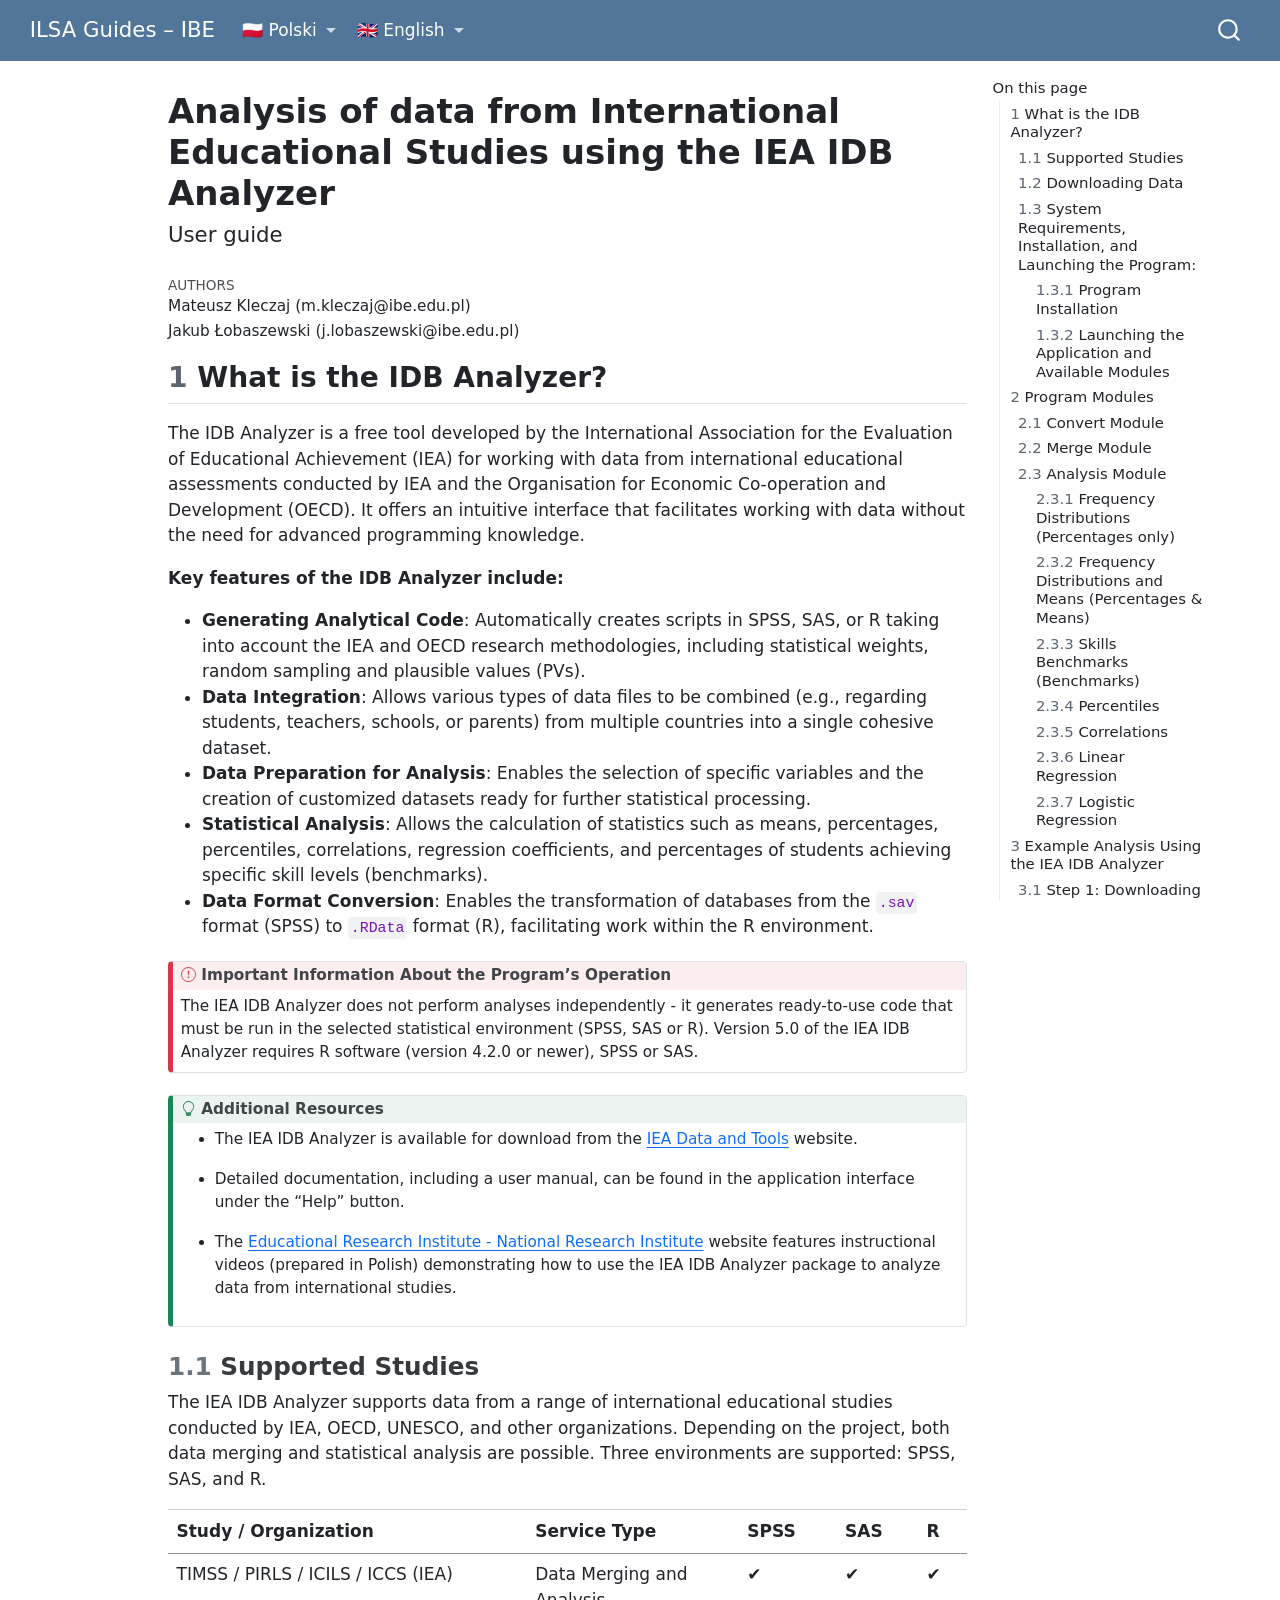
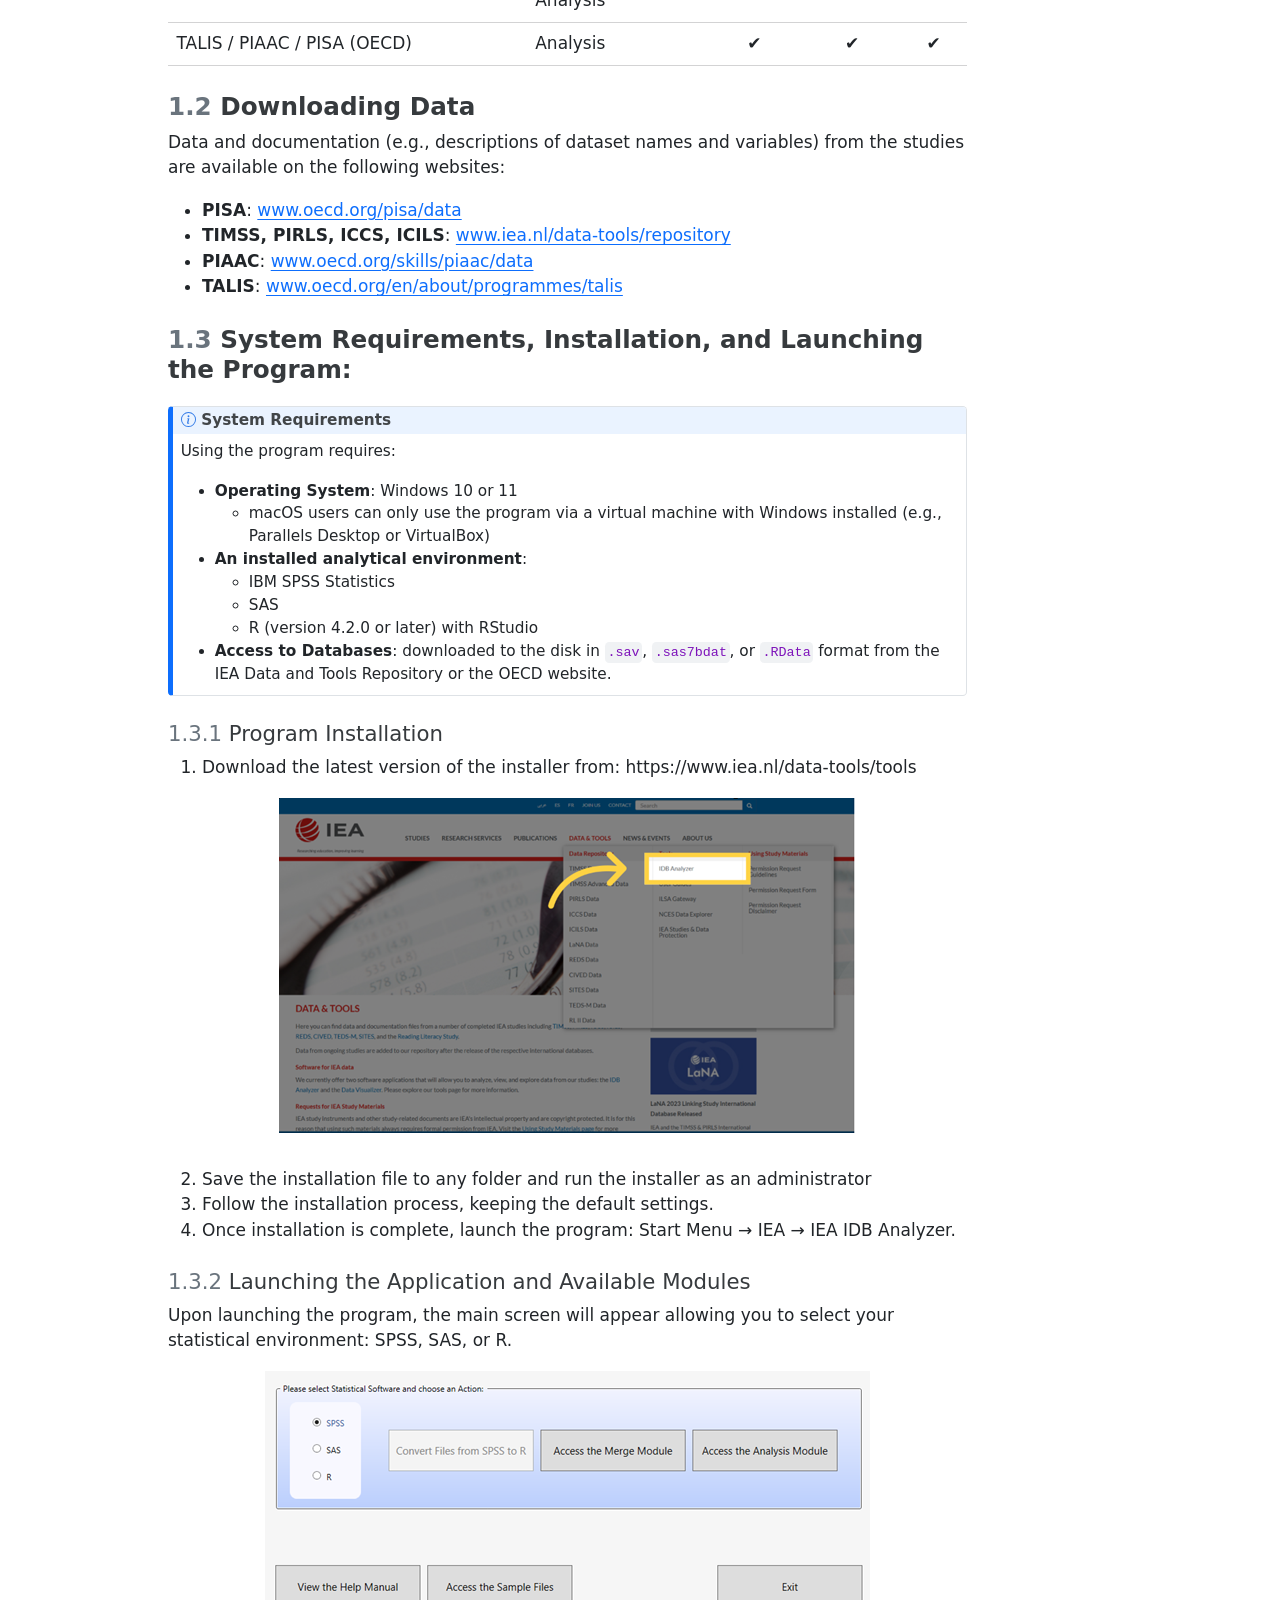
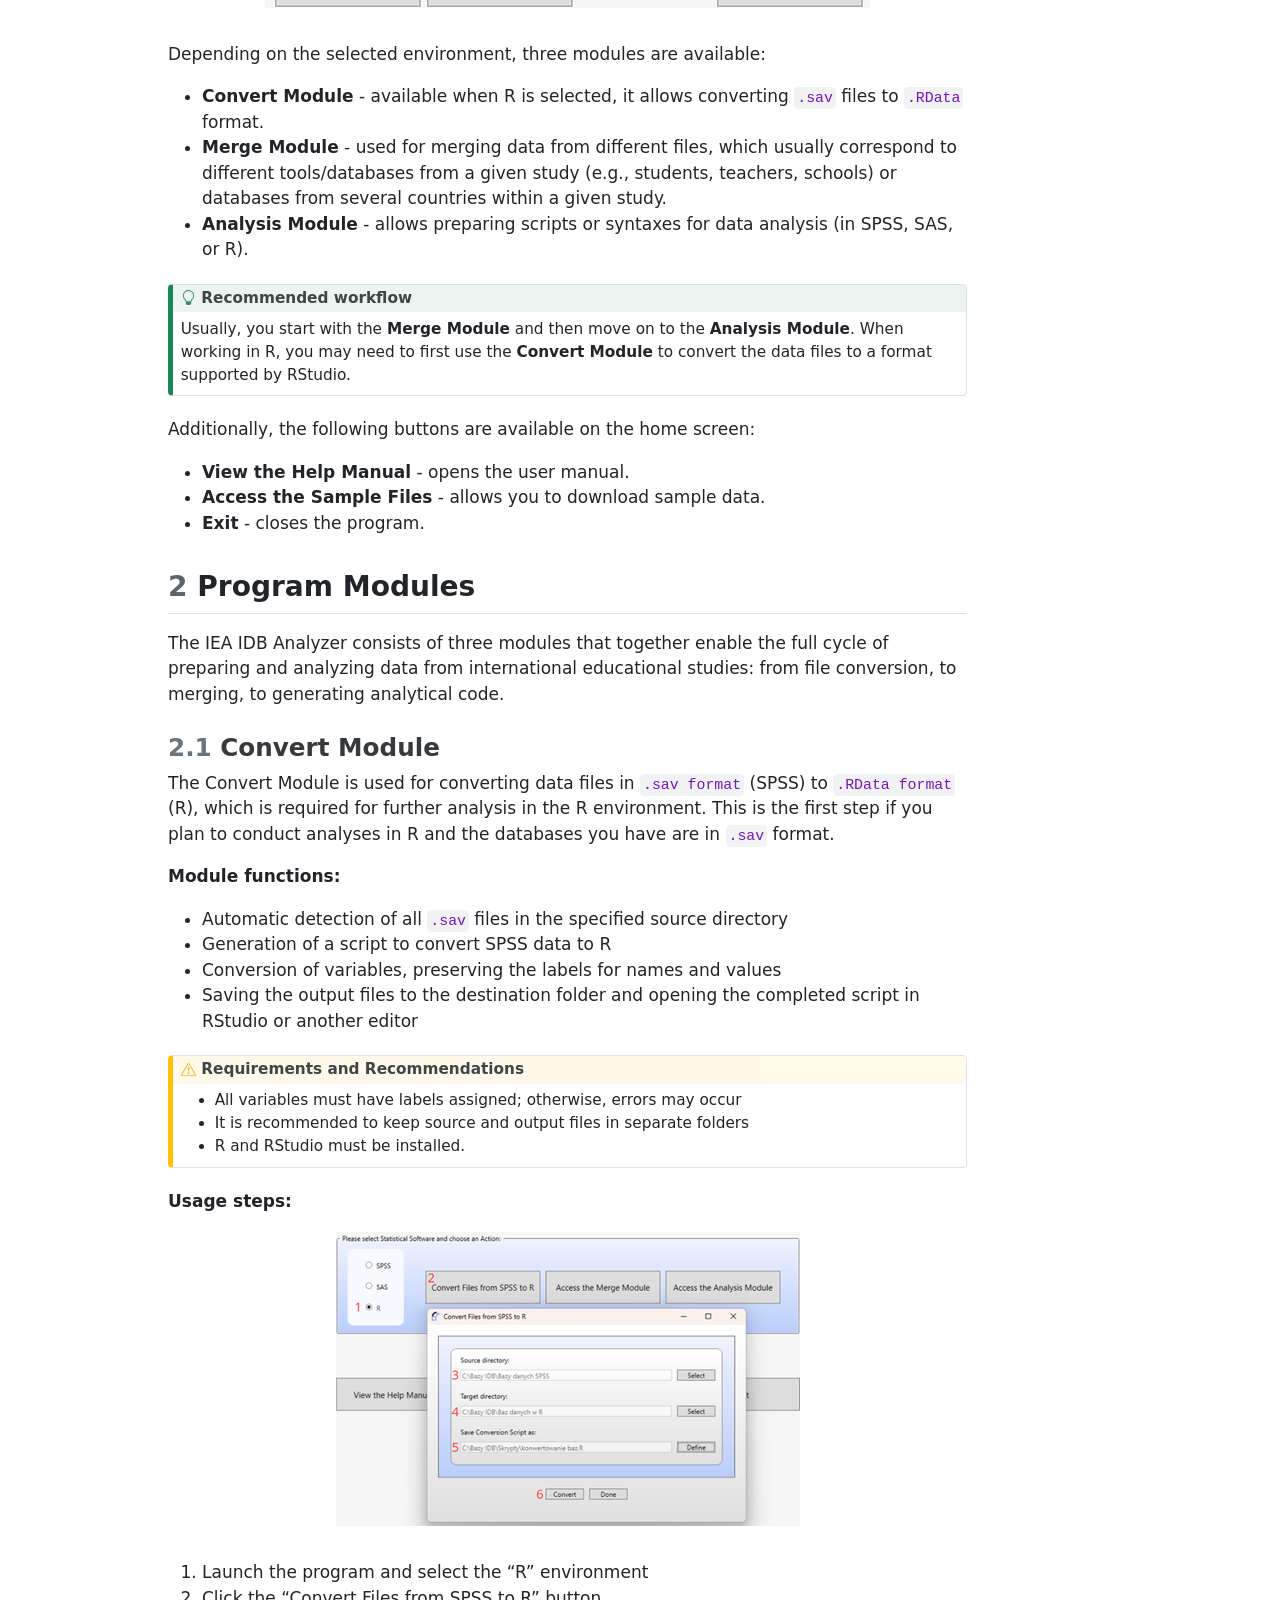
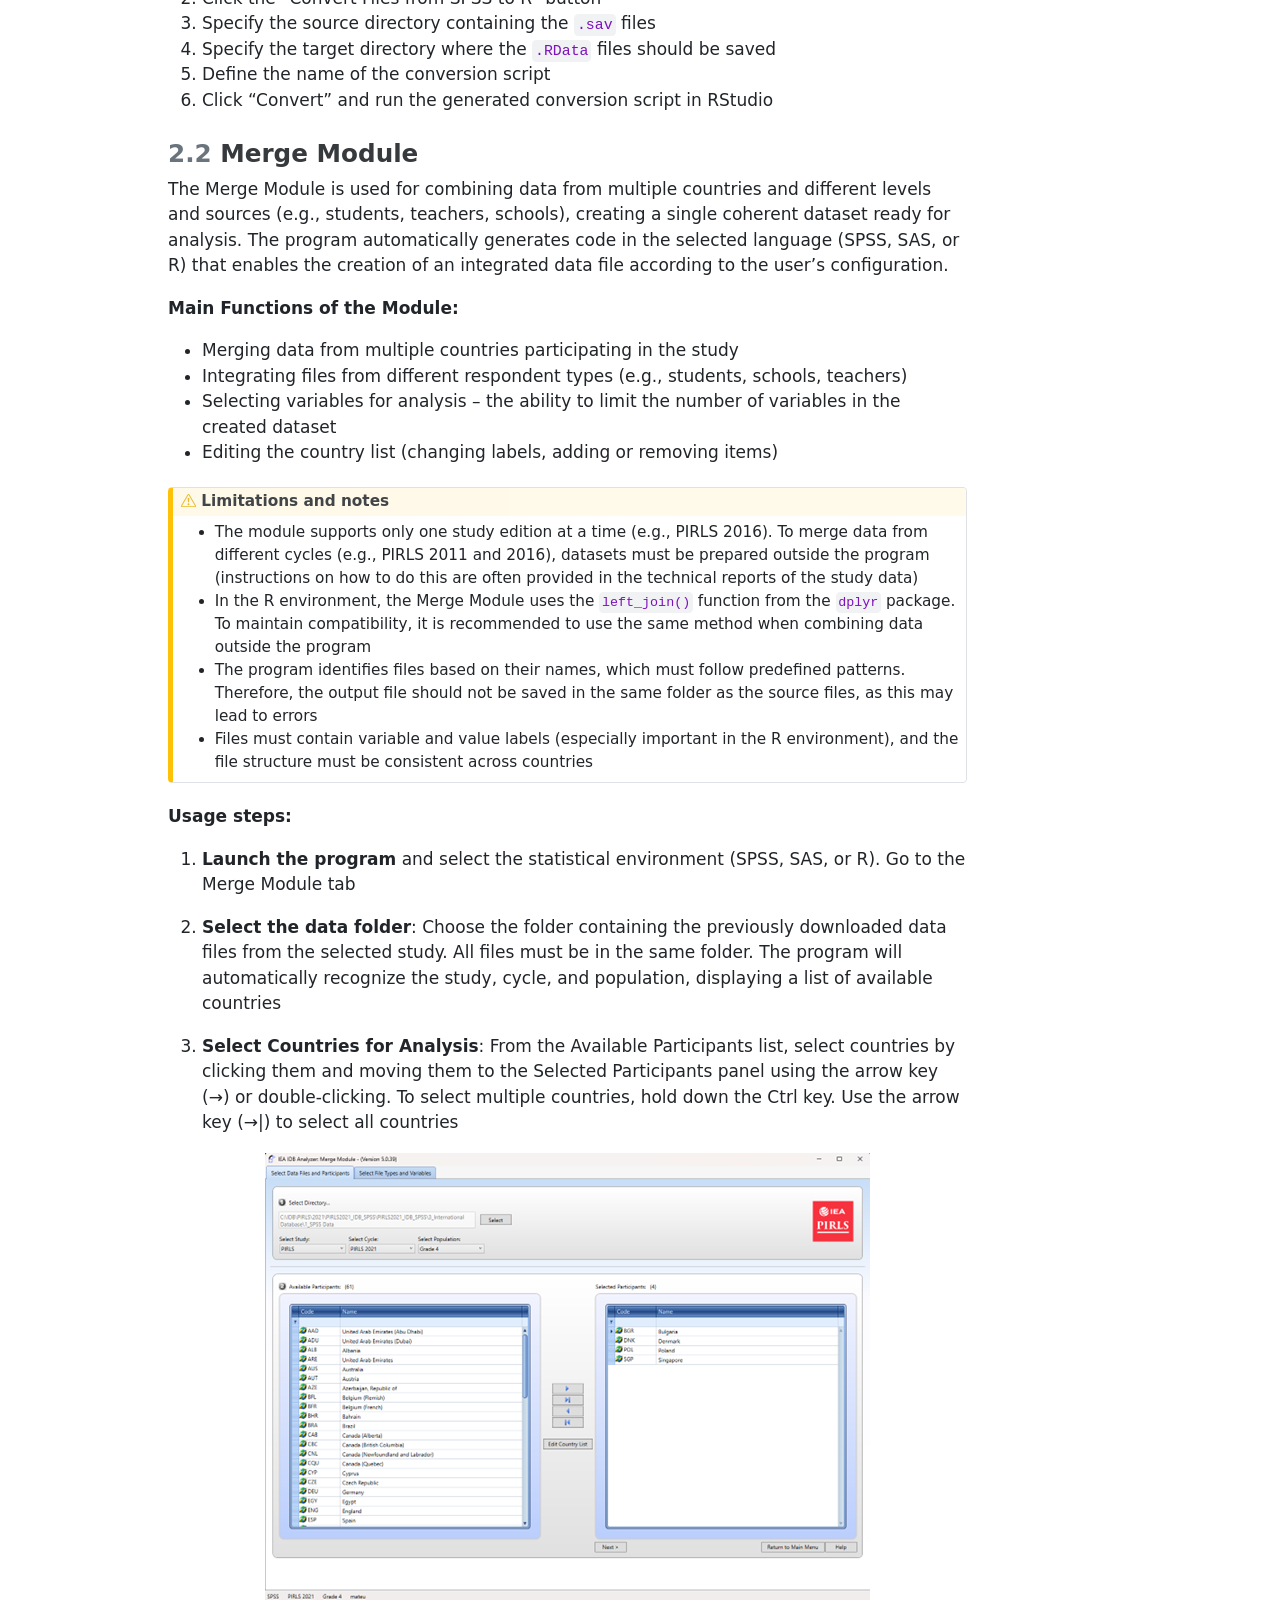
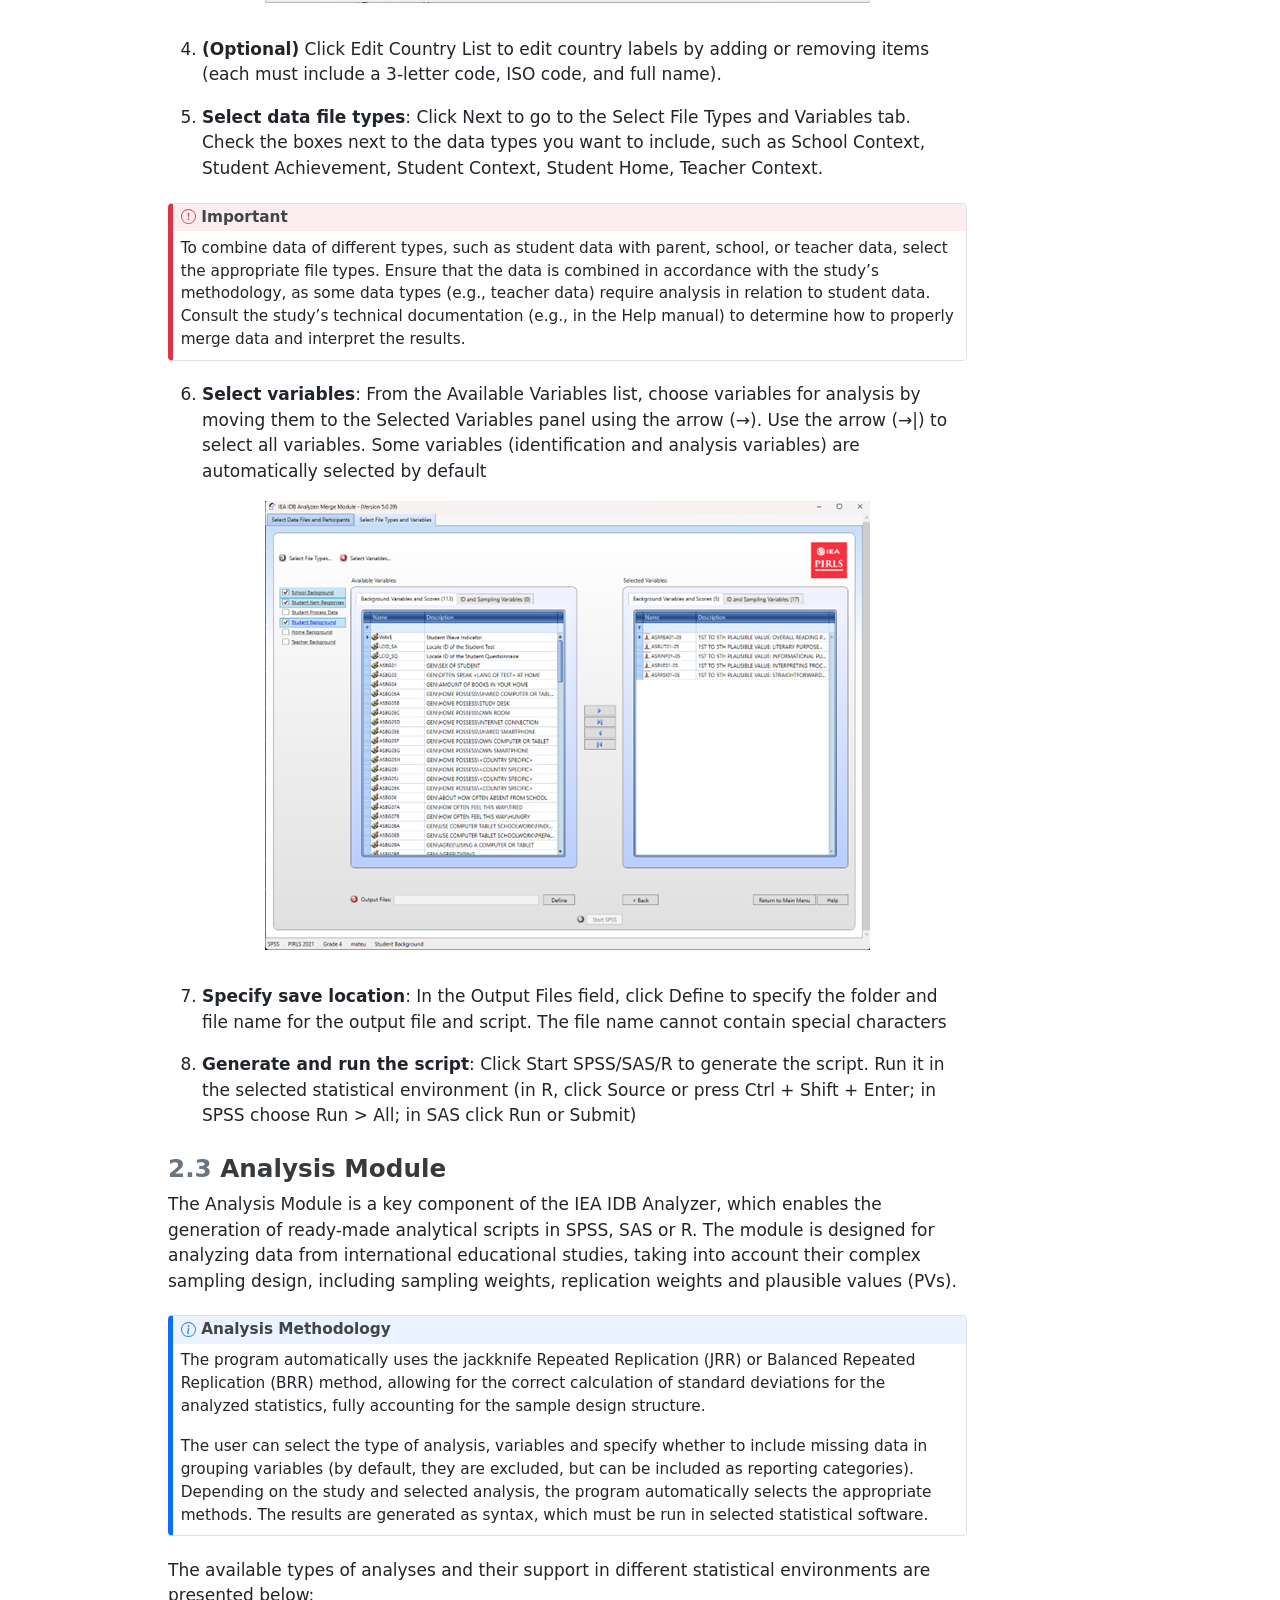
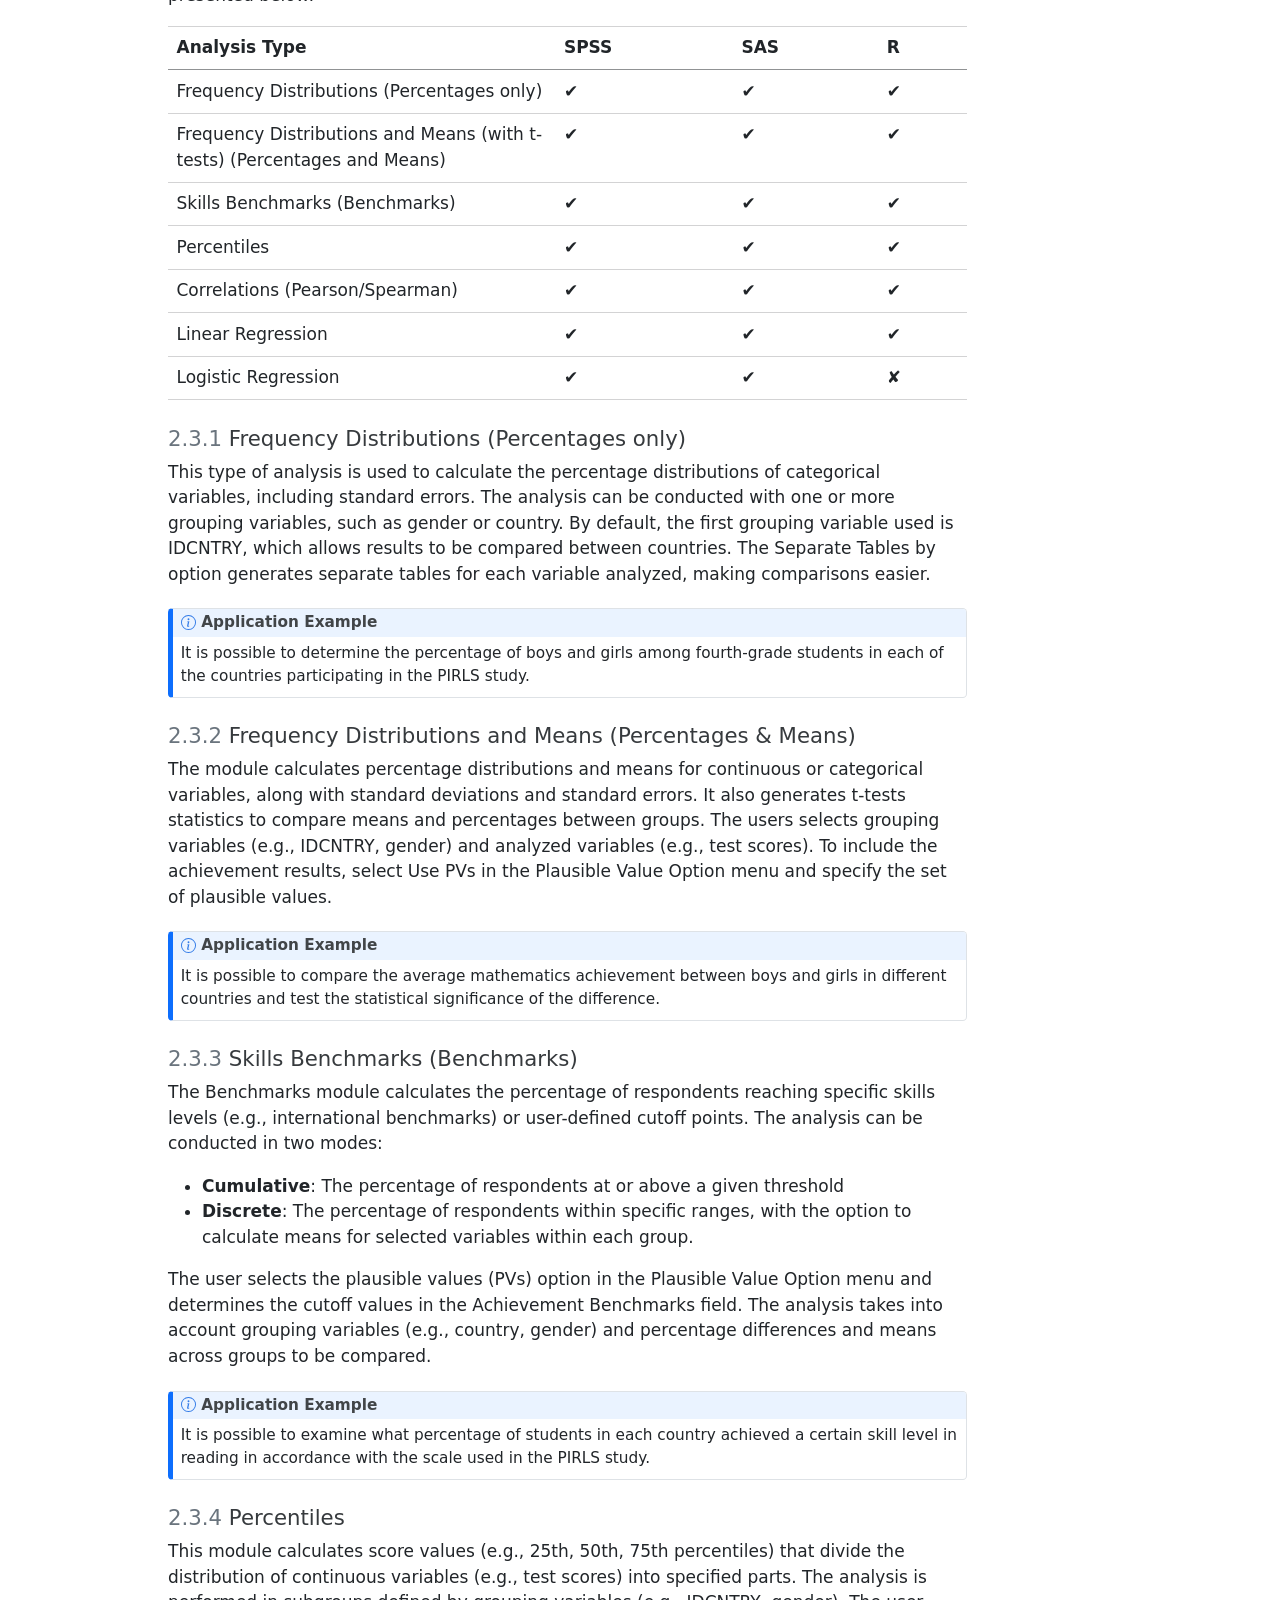
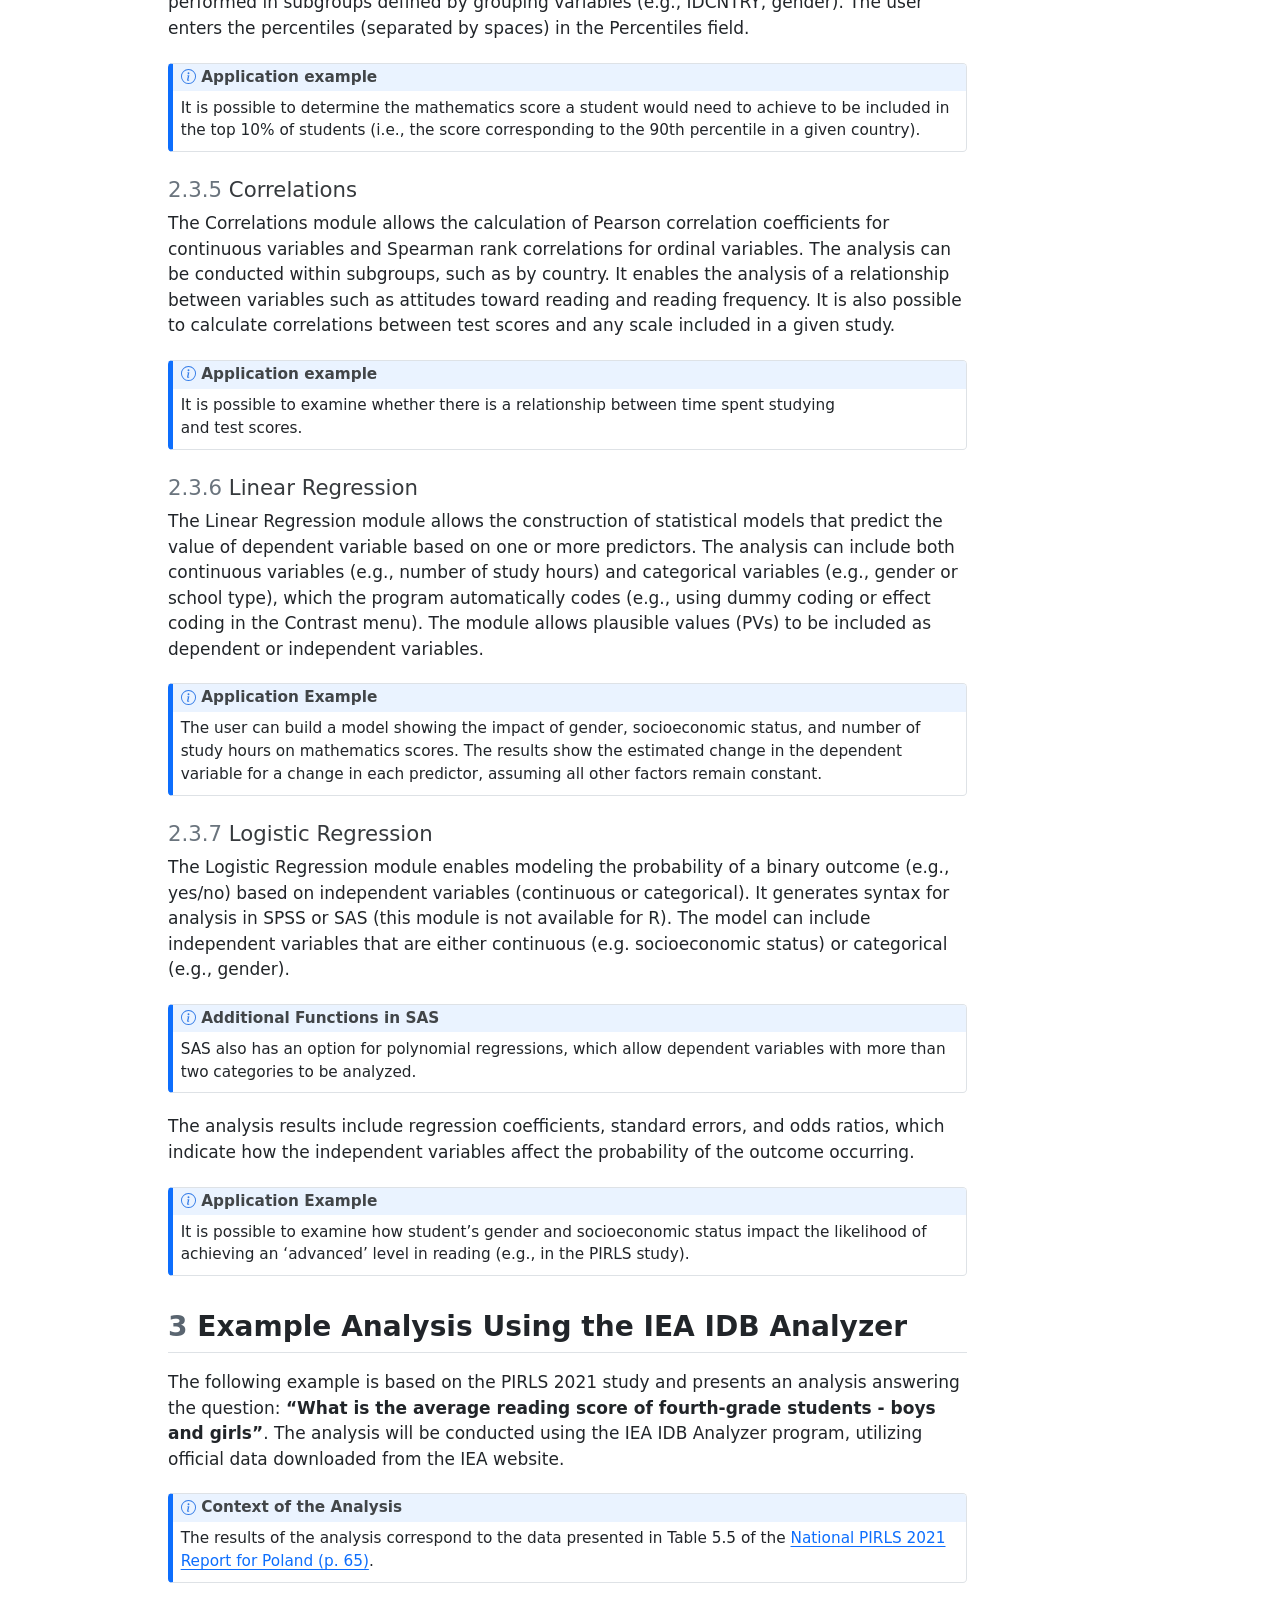
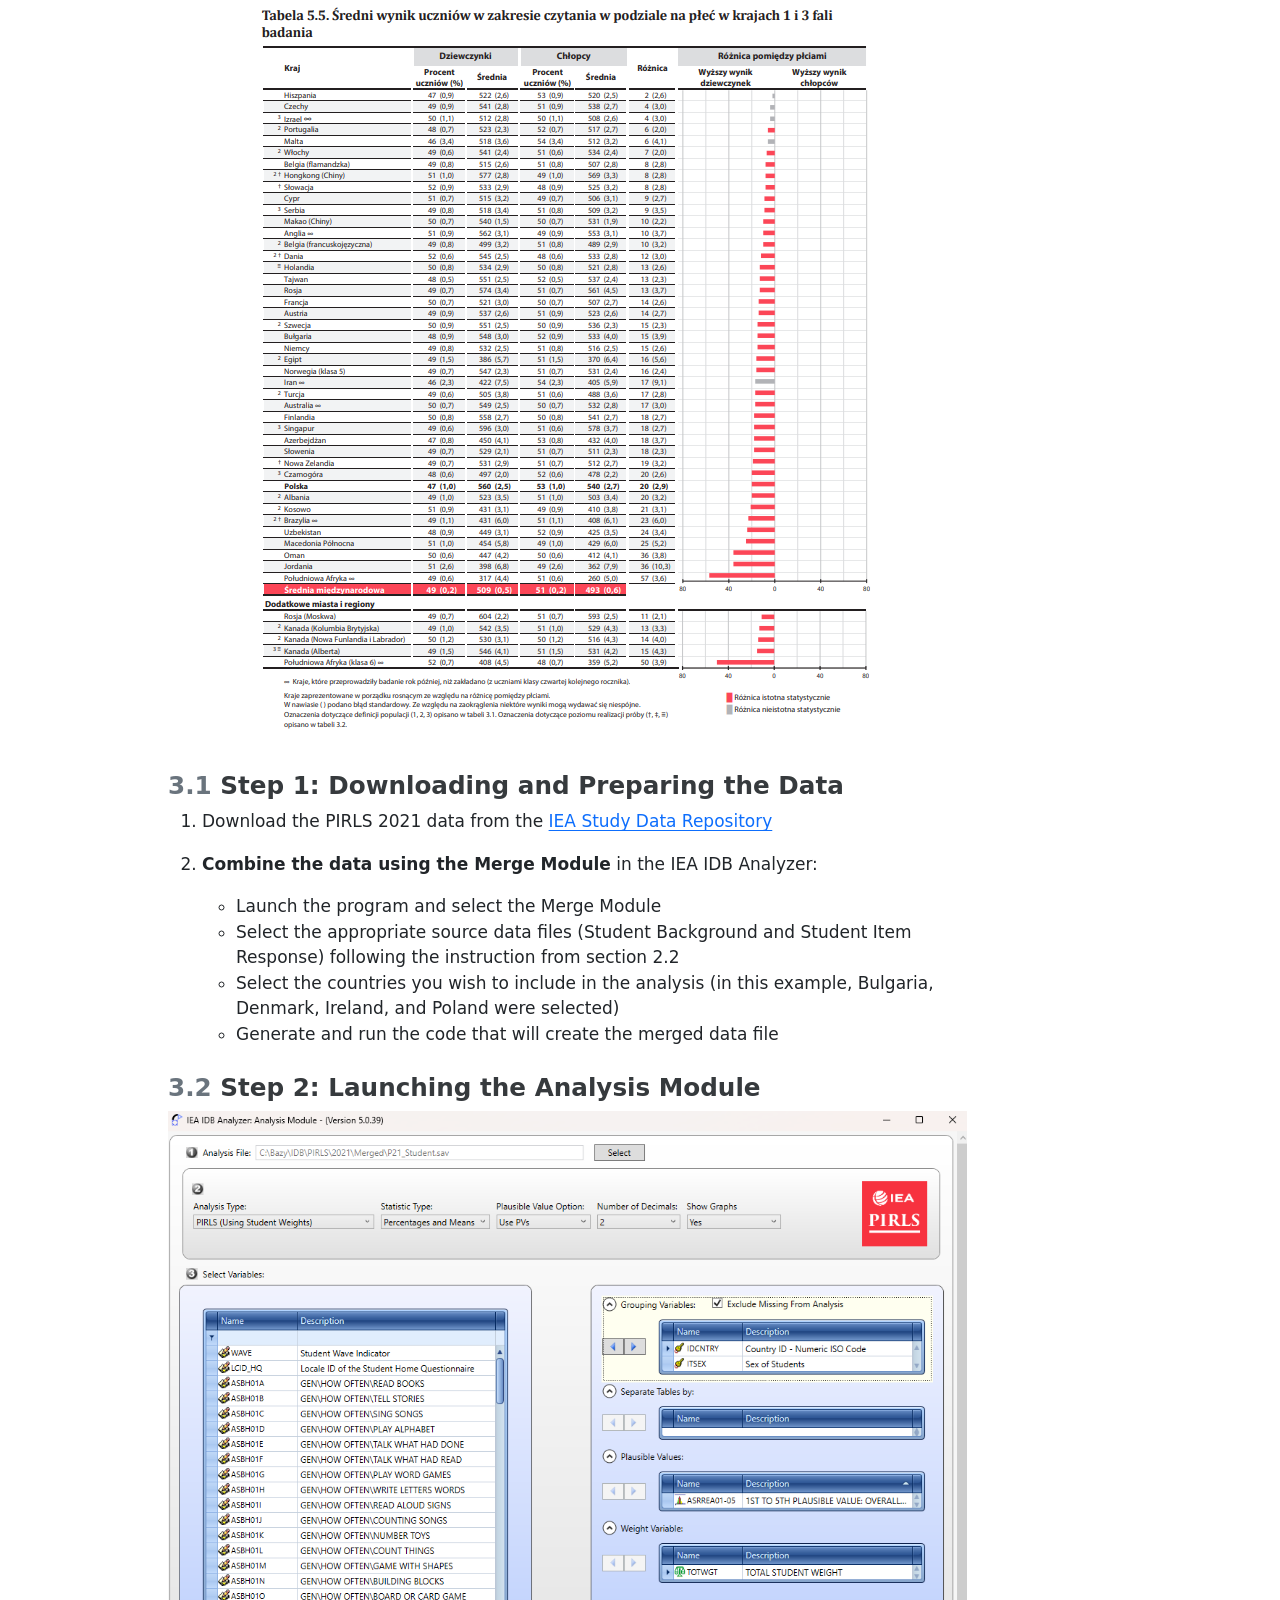
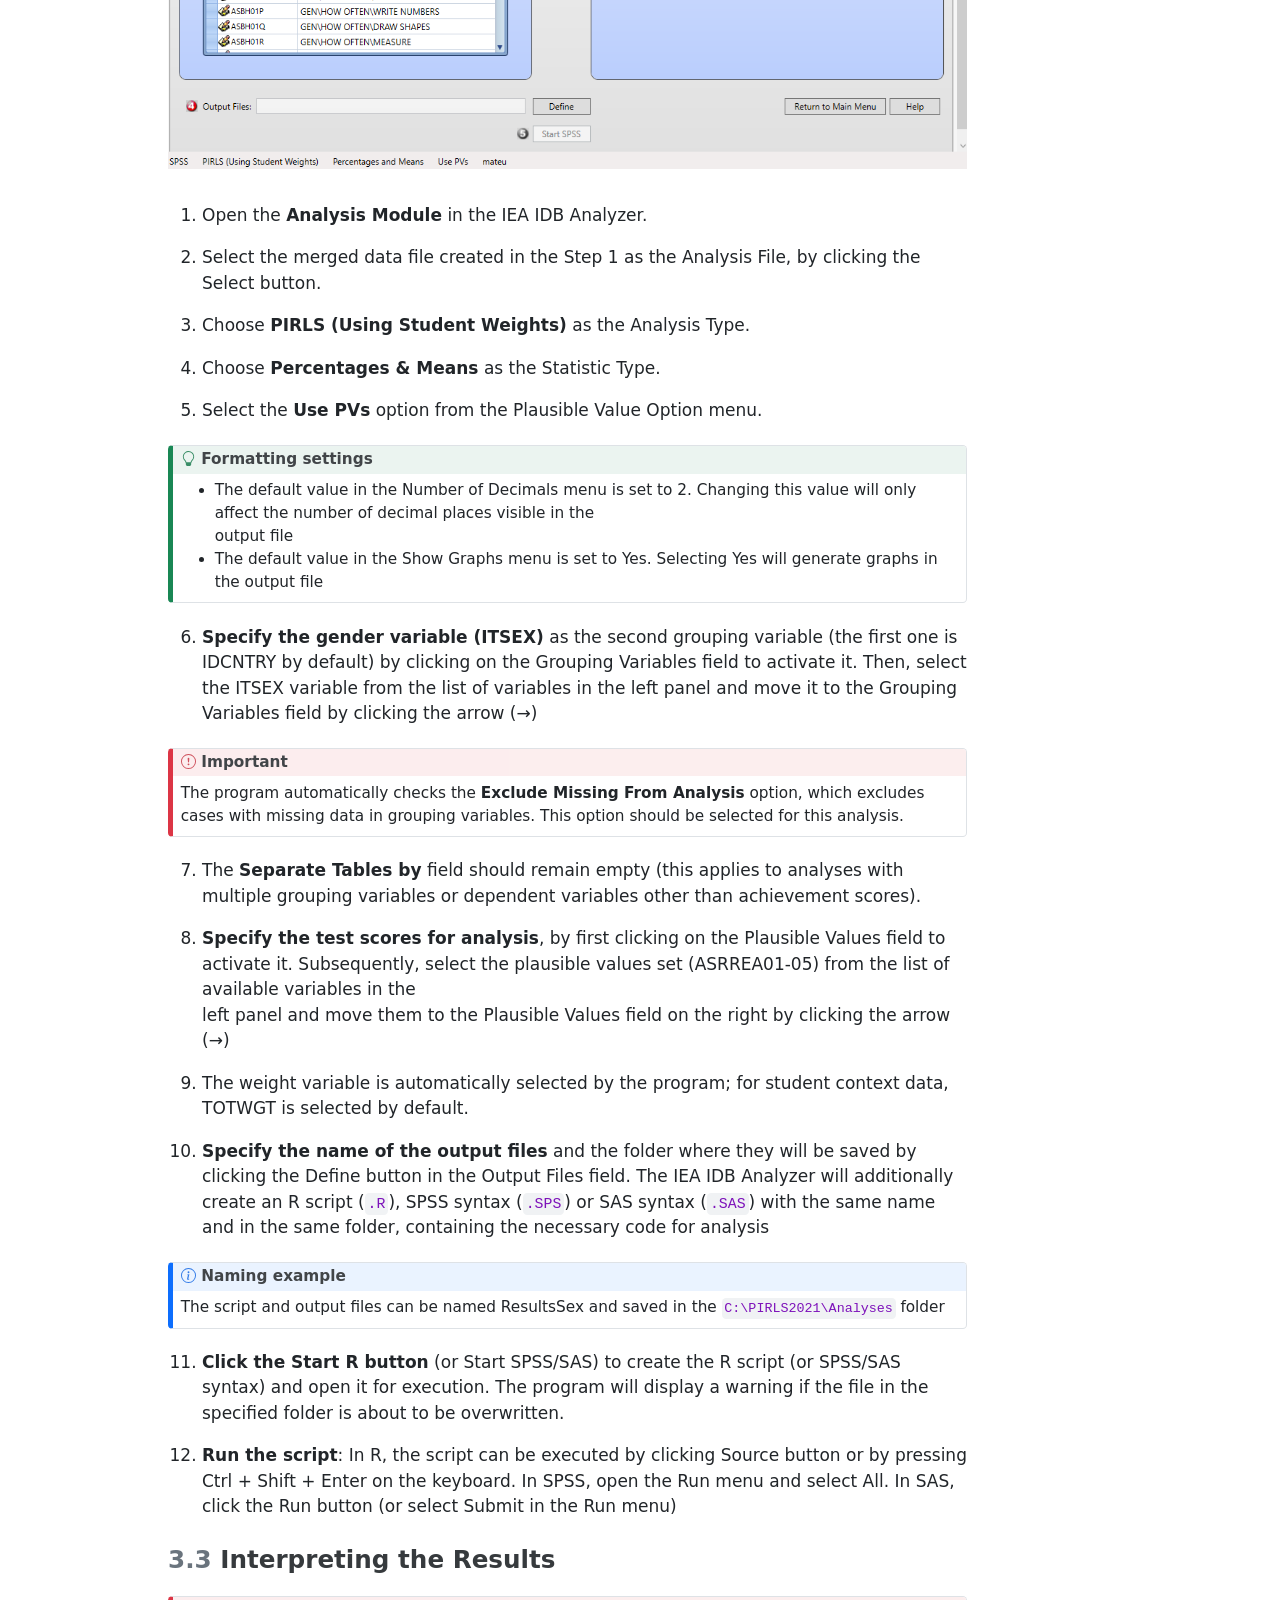
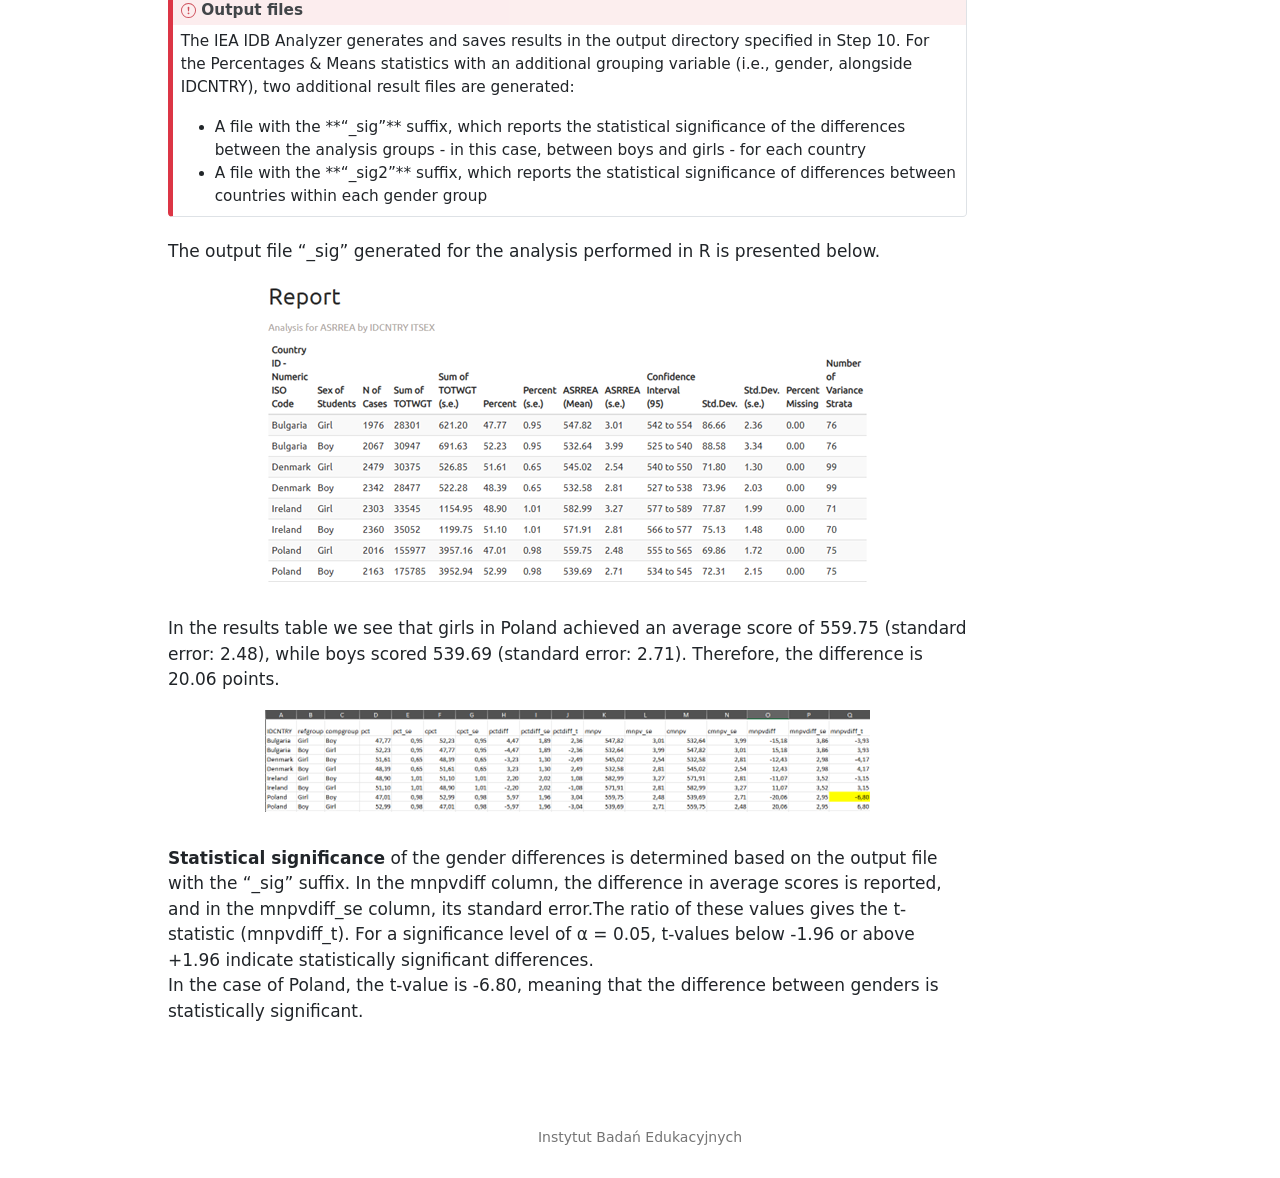
==== commit c2335068: "Add English version of the SPSS guide (HTML, DOCX, PDF) - en/spss.qmd: full English translation, ter" ====
--- a/docs/en/idb.html
+++ b/docs/en/idb.html
@@ -2,7 +2,7 @@
 <html xmlns="http://www.w3.org/1999/xhtml" lang="en" xml:lang="en"><head>
 
 <meta charset="utf-8">
-<meta name="generator" content="quarto-1.7.31">
+<meta name="generator" content="quarto-1.9.37">
 
 <meta name="viewport" content="width=device-width, initial-scale=1.0, user-scalable=yes">
 
@@ -11,6 +11,9 @@
 
 <title>Analysis of data from International Educational Studies using the IEA IDB Analyzer – ILSA Guides – IBE</title>
 <style>
+/* Default styles provided by pandoc.
+** See https://pandoc.org/MANUAL.html#variables-for-html for config info.
+*/
 code{white-space: pre-wrap;}
 span.smallcaps{font-variant: small-caps;}
 div.columns{display: flex; gap: min(4vw, 1.5em);}
@@ -38,10 +41,10 @@
 <script src="../site_libs/quarto-html/tippy.umd.min.js"></script>
 <script src="../site_libs/quarto-html/anchor.min.js"></script>
 <link href="../site_libs/quarto-html/tippy.css" rel="stylesheet">
-<link href="../site_libs/quarto-html/quarto-syntax-highlighting-e1a5c8363afafaef2c763b6775fbf3ca.css" rel="stylesheet" id="quarto-text-highlighting-styles">
+<link href="../site_libs/quarto-html/quarto-syntax-highlighting-7f8f88aac4f3542376d5c11b86a4c14d.css" rel="stylesheet" id="quarto-text-highlighting-styles">
 <script src="../site_libs/bootstrap/bootstrap.min.js"></script>
 <link href="../site_libs/bootstrap/bootstrap-icons.css" rel="stylesheet">
-<link href="../site_libs/bootstrap/bootstrap-991b1886d3c685c7aa2b62b80640c7af.min.css" rel="stylesheet" append-hash="true" id="quarto-bootstrap" data-mode="light">
+<link href="../site_libs/bootstrap/bootstrap-ece42c8223ec2bf36298a08f122c9a68.min.css" rel="stylesheet" append-hash="true" id="quarto-bootstrap" data-mode="light">
 <script id="quarto-search-options" type="application/json">{
   "location": "navbar",
   "copy-button": false,
@@ -111,6 +114,10 @@
     <a class="dropdown-item" href="../pl/idb.html">
  <span class="dropdown-text">IDB Analyzer</span></a>
   </li>  
+        <li>
+    <a class="dropdown-item" href="../pl/spss.html">
+ <span class="dropdown-text">SPSS</span></a>
+  </li>  
     </ul>
   </li>
   <li class="nav-item dropdown ">
@@ -133,6 +140,10 @@
         <li>
     <a class="dropdown-item" href="../en/idb.html">
  <span class="dropdown-text">IDB Analyzer</span></a>
+  </li>  
+        <li>
+    <a class="dropdown-item" href="../en/spss.html">
+ <span class="dropdown-text">SPSS</span></a>
   </li>  
     </ul>
   </li>
@@ -233,7 +244,7 @@
 <i class="callout-icon"></i>
 </div>
 <div class="callout-title-container flex-fill">
-Important Information About the Program’s Operation
+<span class="screen-reader-only">Important</span>Important Information About the Program’s Operation
 </div>
 </div>
 <div class="callout-body-container callout-body">
@@ -246,7 +257,7 @@
 <i class="callout-icon"></i>
 </div>
 <div class="callout-title-container flex-fill">
-Additional Resources
+<span class="screen-reader-only">Tip</span>Additional Resources
 </div>
 </div>
 <div class="callout-body-container callout-body">
@@ -313,7 +324,7 @@
 <i class="callout-icon"></i>
 </div>
 <div class="callout-title-container flex-fill">
-System Requirements
+<span class="screen-reader-only">Note</span>System Requirements
 </div>
 </div>
 <div class="callout-body-container callout-body">
@@ -369,7 +380,7 @@
 <i class="callout-icon"></i>
 </div>
 <div class="callout-title-container flex-fill">
-Recommended workflow
+<span class="screen-reader-only">Tip</span>Recommended workflow
 </div>
 </div>
 <div class="callout-body-container callout-body">
@@ -404,7 +415,7 @@
 <i class="callout-icon"></i>
 </div>
 <div class="callout-title-container flex-fill">
-Requirements and Recommendations
+<span class="screen-reader-only">Warning</span>Requirements and Recommendations
 </div>
 </div>
 <div class="callout-body-container callout-body">
@@ -446,7 +457,7 @@
 <i class="callout-icon"></i>
 </div>
 <div class="callout-title-container flex-fill">
-Limitations and notes
+<span class="screen-reader-only">Warning</span>Limitations and notes
 </div>
 </div>
 <div class="callout-body-container callout-body">
@@ -508,7 +519,7 @@
 <i class="callout-icon"></i>
 </div>
 <div class="callout-title-container flex-fill">
-Analysis Methodology
+<span class="screen-reader-only">Note</span>Analysis Methodology
 </div>
 </div>
 <div class="callout-body-container callout-body">
@@ -586,7 +597,7 @@
 <i class="callout-icon"></i>
 </div>
 <div class="callout-title-container flex-fill">
-Application Example
+<span class="screen-reader-only">Note</span>Application Example
 </div>
 </div>
 <div class="callout-body-container callout-body">
@@ -603,7 +614,7 @@
 <i class="callout-icon"></i>
 </div>
 <div class="callout-title-container flex-fill">
-Application Example
+<span class="screen-reader-only">Note</span>Application Example
 </div>
 </div>
 <div class="callout-body-container callout-body">
@@ -625,7 +636,7 @@
 <i class="callout-icon"></i>
 </div>
 <div class="callout-title-container flex-fill">
-Application Example
+<span class="screen-reader-only">Note</span>Application Example
 </div>
 </div>
 <div class="callout-body-container callout-body">
@@ -642,7 +653,7 @@
 <i class="callout-icon"></i>
 </div>
 <div class="callout-title-container flex-fill">
-Application example
+<span class="screen-reader-only">Note</span>Application example
 </div>
 </div>
 <div class="callout-body-container callout-body">
@@ -659,7 +670,7 @@
 <i class="callout-icon"></i>
 </div>
 <div class="callout-title-container flex-fill">
-Application example
+<span class="screen-reader-only">Note</span>Application example
 </div>
 </div>
 <div class="callout-body-container callout-body">
@@ -676,7 +687,7 @@
 <i class="callout-icon"></i>
 </div>
 <div class="callout-title-container flex-fill">
-Application Example
+<span class="screen-reader-only">Note</span>Application Example
 </div>
 </div>
 <div class="callout-body-container callout-body">
@@ -693,7 +704,7 @@
 <i class="callout-icon"></i>
 </div>
 <div class="callout-title-container flex-fill">
-Additional Functions in SAS
+<span class="screen-reader-only">Note</span>Additional Functions in SAS
 </div>
 </div>
 <div class="callout-body-container callout-body">
@@ -707,7 +718,7 @@
 <i class="callout-icon"></i>
 </div>
 <div class="callout-title-container flex-fill">
-Application Example
+<span class="screen-reader-only">Note</span>Application Example
 </div>
 </div>
 <div class="callout-body-container callout-body">
@@ -726,7 +737,7 @@
 <i class="callout-icon"></i>
 </div>
 <div class="callout-title-container flex-fill">
-Context of the Analysis
+<span class="screen-reader-only">Note</span>Context of the Analysis
 </div>
 </div>
 <div class="callout-body-container callout-body">
@@ -771,7 +782,7 @@
 <i class="callout-icon"></i>
 </div>
 <div class="callout-title-container flex-fill">
-Formatting settings
+<span class="screen-reader-only">Tip</span>Formatting settings
 </div>
 </div>
 <div class="callout-body-container callout-body">
@@ -809,7 +820,7 @@
 <i class="callout-icon"></i>
 </div>
 <div class="callout-title-container flex-fill">
-Naming example
+<span class="screen-reader-only">Note</span>Naming example
 </div>
 </div>
 <div class="callout-body-container callout-body">
@@ -829,7 +840,7 @@
 <i class="callout-icon"></i>
 </div>
 <div class="callout-title-container flex-fill">
-Output files
+<span class="screen-reader-only">Important</span>Output files
 </div>
 </div>
 <div class="callout-body-container callout-body">
@@ -910,13 +921,14 @@
       e.clearSelection();
     }
     const getTextToCopy = function(trigger) {
-        const codeEl = trigger.previousElementSibling.cloneNode(true);
-        for (const childEl of codeEl.children) {
-          if (isCodeAnnotation(childEl)) {
-            childEl.remove();
-          }
-        }
-        return codeEl.innerText;
+      const outerScaffold = trigger.parentElement.cloneNode(true);
+      const codeEl = outerScaffold.querySelector('code');
+      for (const childEl of codeEl.children) {
+        if (isCodeAnnotation(childEl)) {
+          childEl.remove();
+        }
+      }
+      return codeEl.innerText;
     }
     const clipboard = new window.ClipboardJS('.code-copy-button:not([data-in-quarto-modal])', {
       text: getTextToCopy
--- a/docs/site_libs/quarto-html/quarto-syntax-highlighting-7f8f88aac4f3542376d5c11b86a4c14d.css
+++ b/docs/site_libs/quarto-html/quarto-syntax-highlighting-7f8f88aac4f3542376d5c11b86a4c14d.css
@@ -0,0 +1,236 @@
+/* quarto syntax highlight colors */
+:root {
+  --quarto-hl-ot-color: #003B4F;
+  --quarto-hl-at-color: #657422;
+  --quarto-hl-ss-color: #20794D;
+  --quarto-hl-an-color: #5E5E5E;
+  --quarto-hl-fu-color: #4758AB;
+  --quarto-hl-st-color: #20794D;
+  --quarto-hl-cf-color: #003B4F;
+  --quarto-hl-op-color: #5E5E5E;
+  --quarto-hl-er-color: #AD0000;
+  --quarto-hl-bn-color: #AD0000;
+  --quarto-hl-al-color: #AD0000;
+  --quarto-hl-va-color: #111111;
+  --quarto-hl-bu-color: inherit;
+  --quarto-hl-ex-color: inherit;
+  --quarto-hl-pp-color: #AD0000;
+  --quarto-hl-in-color: #5E5E5E;
+  --quarto-hl-vs-color: #20794D;
+  --quarto-hl-wa-color: #5E5E5E;
+  --quarto-hl-do-color: #5E5E5E;
+  --quarto-hl-im-color: #00769E;
+  --quarto-hl-ch-color: #20794D;
+  --quarto-hl-dt-color: #AD0000;
+  --quarto-hl-fl-color: #AD0000;
+  --quarto-hl-co-color: #5E5E5E;
+  --quarto-hl-cv-color: #5E5E5E;
+  --quarto-hl-cn-color: #8f5902;
+  --quarto-hl-sc-color: #5E5E5E;
+  --quarto-hl-dv-color: #AD0000;
+  --quarto-hl-kw-color: #003B4F;
+}
+
+/* other quarto variables */
+:root {
+  --quarto-font-monospace: SFMono-Regular, Menlo, Monaco, Consolas, "Liberation Mono", "Courier New", monospace;
+}
+
+/* syntax highlight based on Pandoc's rules */
+pre > code.sourceCode > span {
+  color: #003B4F;
+}
+
+code.sourceCode > span {
+  color: #003B4F;
+}
+
+div.sourceCode,
+div.sourceCode pre.sourceCode {
+  color: #003B4F;
+}
+
+/* Normal */
+code span {
+  color: #003B4F;
+}
+
+/* Alert */
+code span.al {
+  color: #AD0000;
+  font-style: inherit;
+}
+
+/* Annotation */
+code span.an {
+  color: #5E5E5E;
+  font-style: inherit;
+}
+
+/* Attribute */
+code span.at {
+  color: #657422;
+  font-style: inherit;
+}
+
+/* BaseN */
+code span.bn {
+  color: #AD0000;
+  font-style: inherit;
+}
+
+/* BuiltIn */
+code span.bu {
+  font-style: inherit;
+}
+
+/* ControlFlow */
+code span.cf {
+  color: #003B4F;
+  font-weight: bold;
+  font-style: inherit;
+}
+
+/* Char */
+code span.ch {
+  color: #20794D;
+  font-style: inherit;
+}
+
+/* Constant */
+code span.cn {
+  color: #8f5902;
+  font-style: inherit;
+}
+
+/* Comment */
+code span.co {
+  color: #5E5E5E;
+  font-style: inherit;
+}
+
+/* CommentVar */
+code span.cv {
+  color: #5E5E5E;
+  font-style: italic;
+}
+
+/* Documentation */
+code span.do {
+  color: #5E5E5E;
+  font-style: italic;
+}
+
+/* DataType */
+code span.dt {
+  color: #AD0000;
+  font-style: inherit;
+}
+
+/* DecVal */
+code span.dv {
+  color: #AD0000;
+  font-style: inherit;
+}
+
+/* Error */
+code span.er {
+  color: #AD0000;
+  font-style: inherit;
+}
+
+/* Extension */
+code span.ex {
+  font-style: inherit;
+}
+
+/* Float */
+code span.fl {
+  color: #AD0000;
+  font-style: inherit;
+}
+
+/* Function */
+code span.fu {
+  color: #4758AB;
+  font-style: inherit;
+}
+
+/* Import */
+code span.im {
+  color: #00769E;
+  font-style: inherit;
+}
+
+/* Information */
+code span.in {
+  color: #5E5E5E;
+  font-style: inherit;
+}
+
+/* Keyword */
+code span.kw {
+  color: #003B4F;
+  font-weight: bold;
+  font-style: inherit;
+}
+
+/* Operator */
+code span.op {
+  color: #5E5E5E;
+  font-style: inherit;
+}
+
+/* Other */
+code span.ot {
+  color: #003B4F;
+  font-style: inherit;
+}
+
+/* Preprocessor */
+code span.pp {
+  color: #AD0000;
+  font-style: inherit;
+}
+
+/* SpecialChar */
+code span.sc {
+  color: #5E5E5E;
+  font-style: inherit;
+}
+
+/* SpecialString */
+code span.ss {
+  color: #20794D;
+  font-style: inherit;
+}
+
+/* String */
+code span.st {
+  color: #20794D;
+  font-style: inherit;
+}
+
+/* Variable */
+code span.va {
+  color: #111111;
+  font-style: inherit;
+}
+
+/* VerbatimString */
+code span.vs {
+  color: #20794D;
+  font-style: inherit;
+}
+
+/* Warning */
+code span.wa {
+  color: #5E5E5E;
+  font-style: italic;
+}
+
+.prevent-inlining {
+  content: "</";
+}
+
+/*# sourceMappingURL=789ad8cd35626ba772517505b42a116e.css.map */
